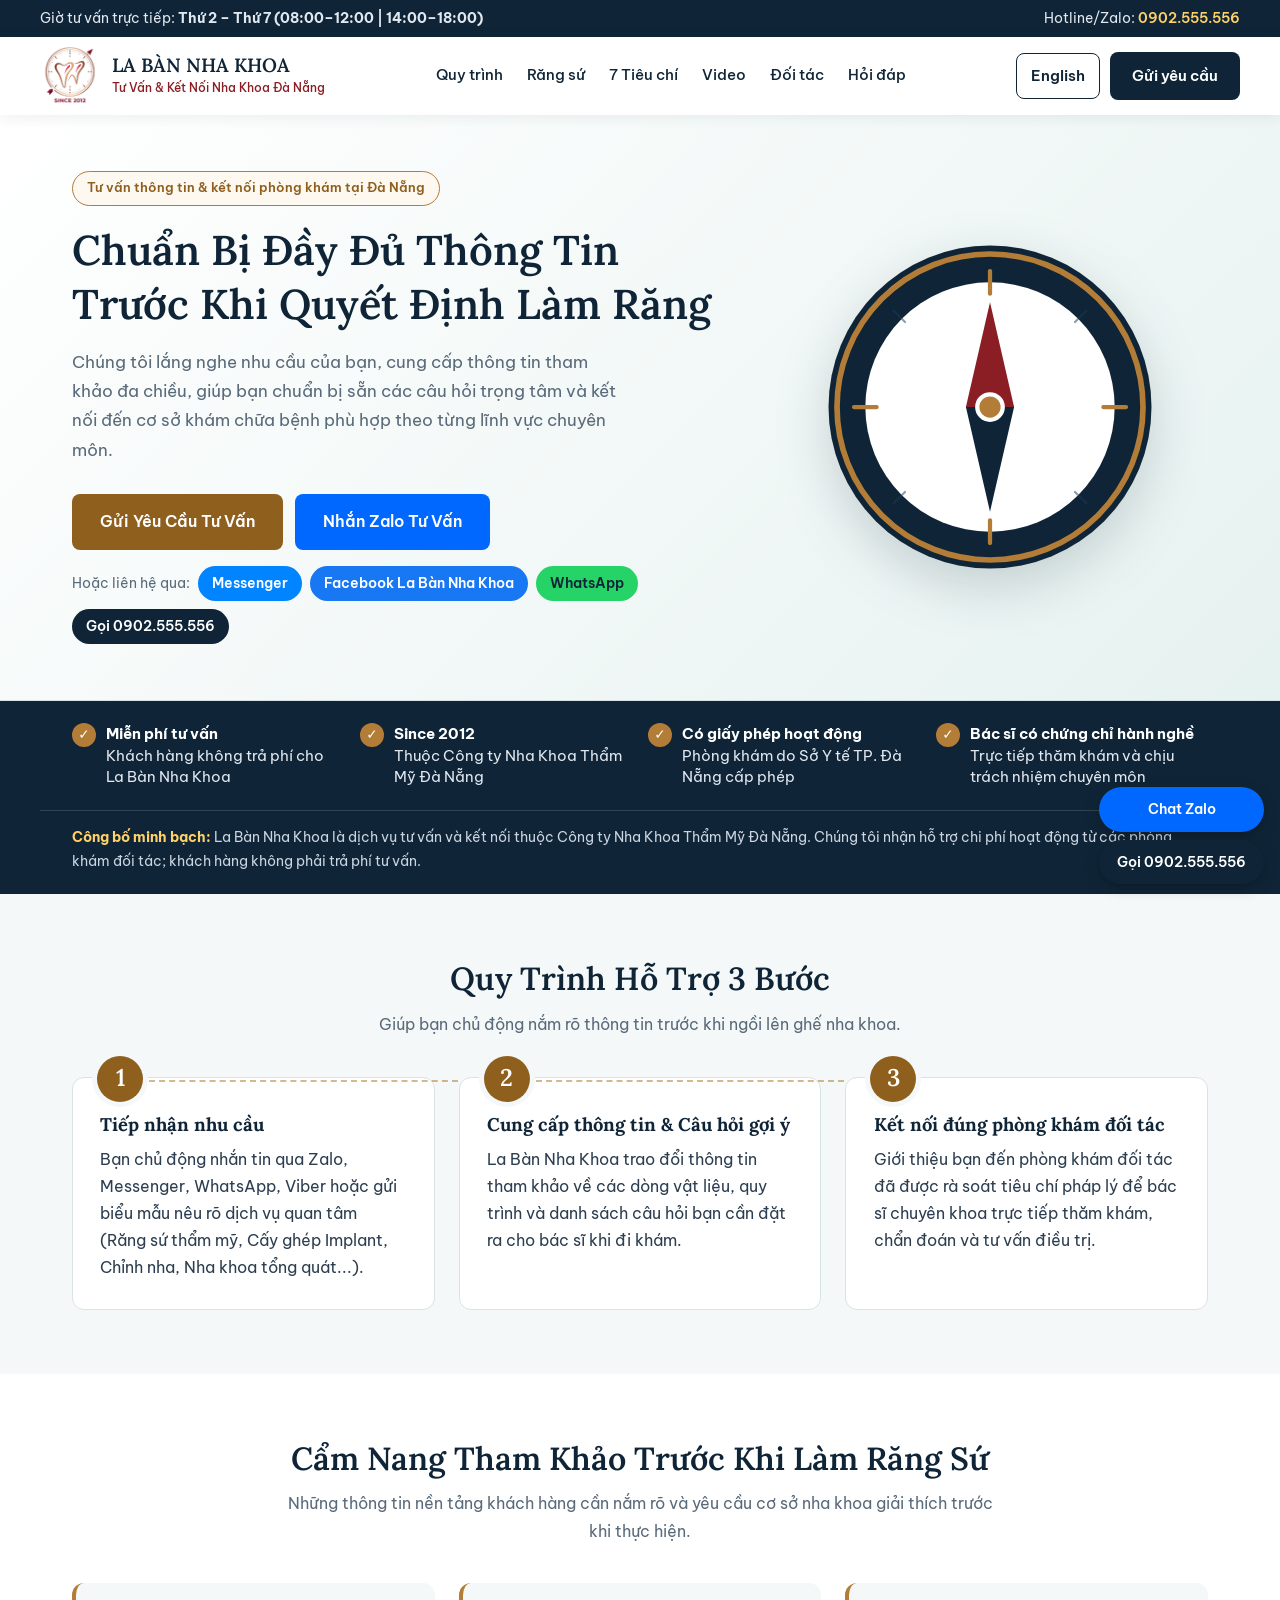
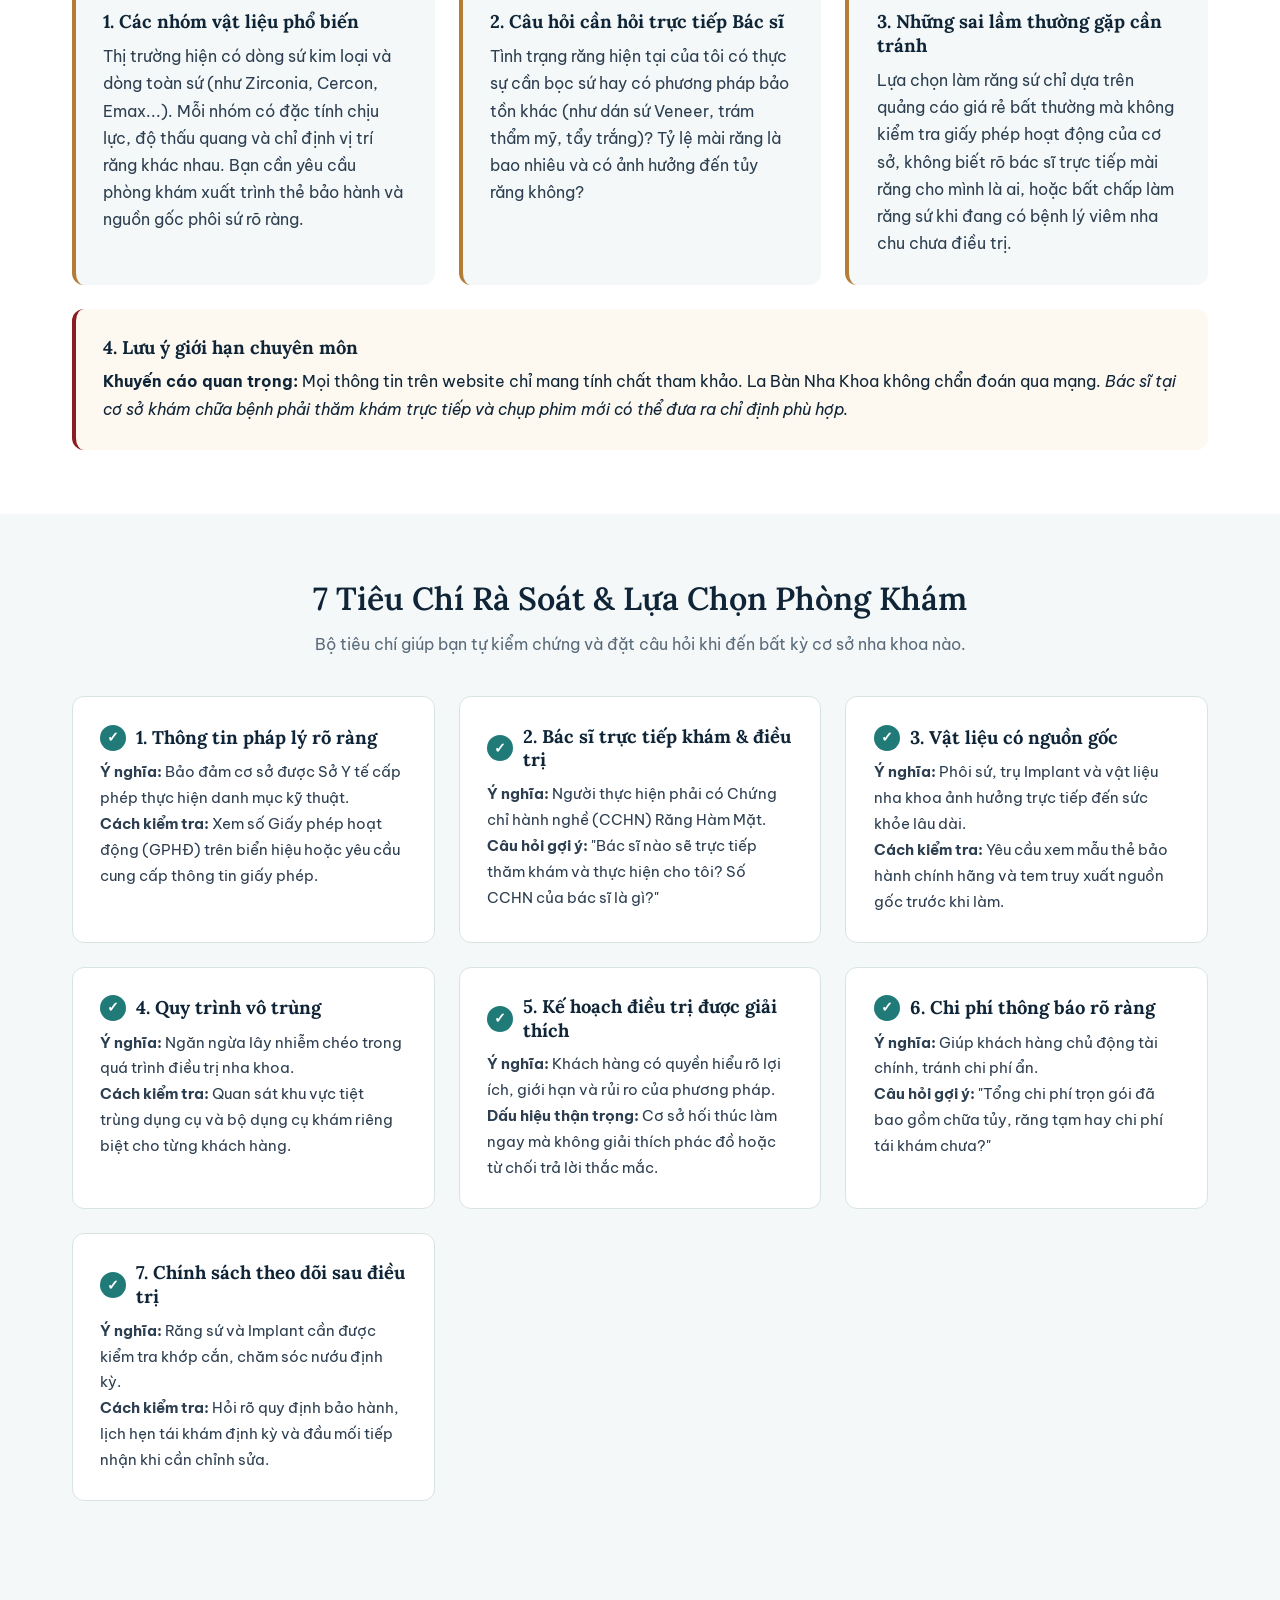
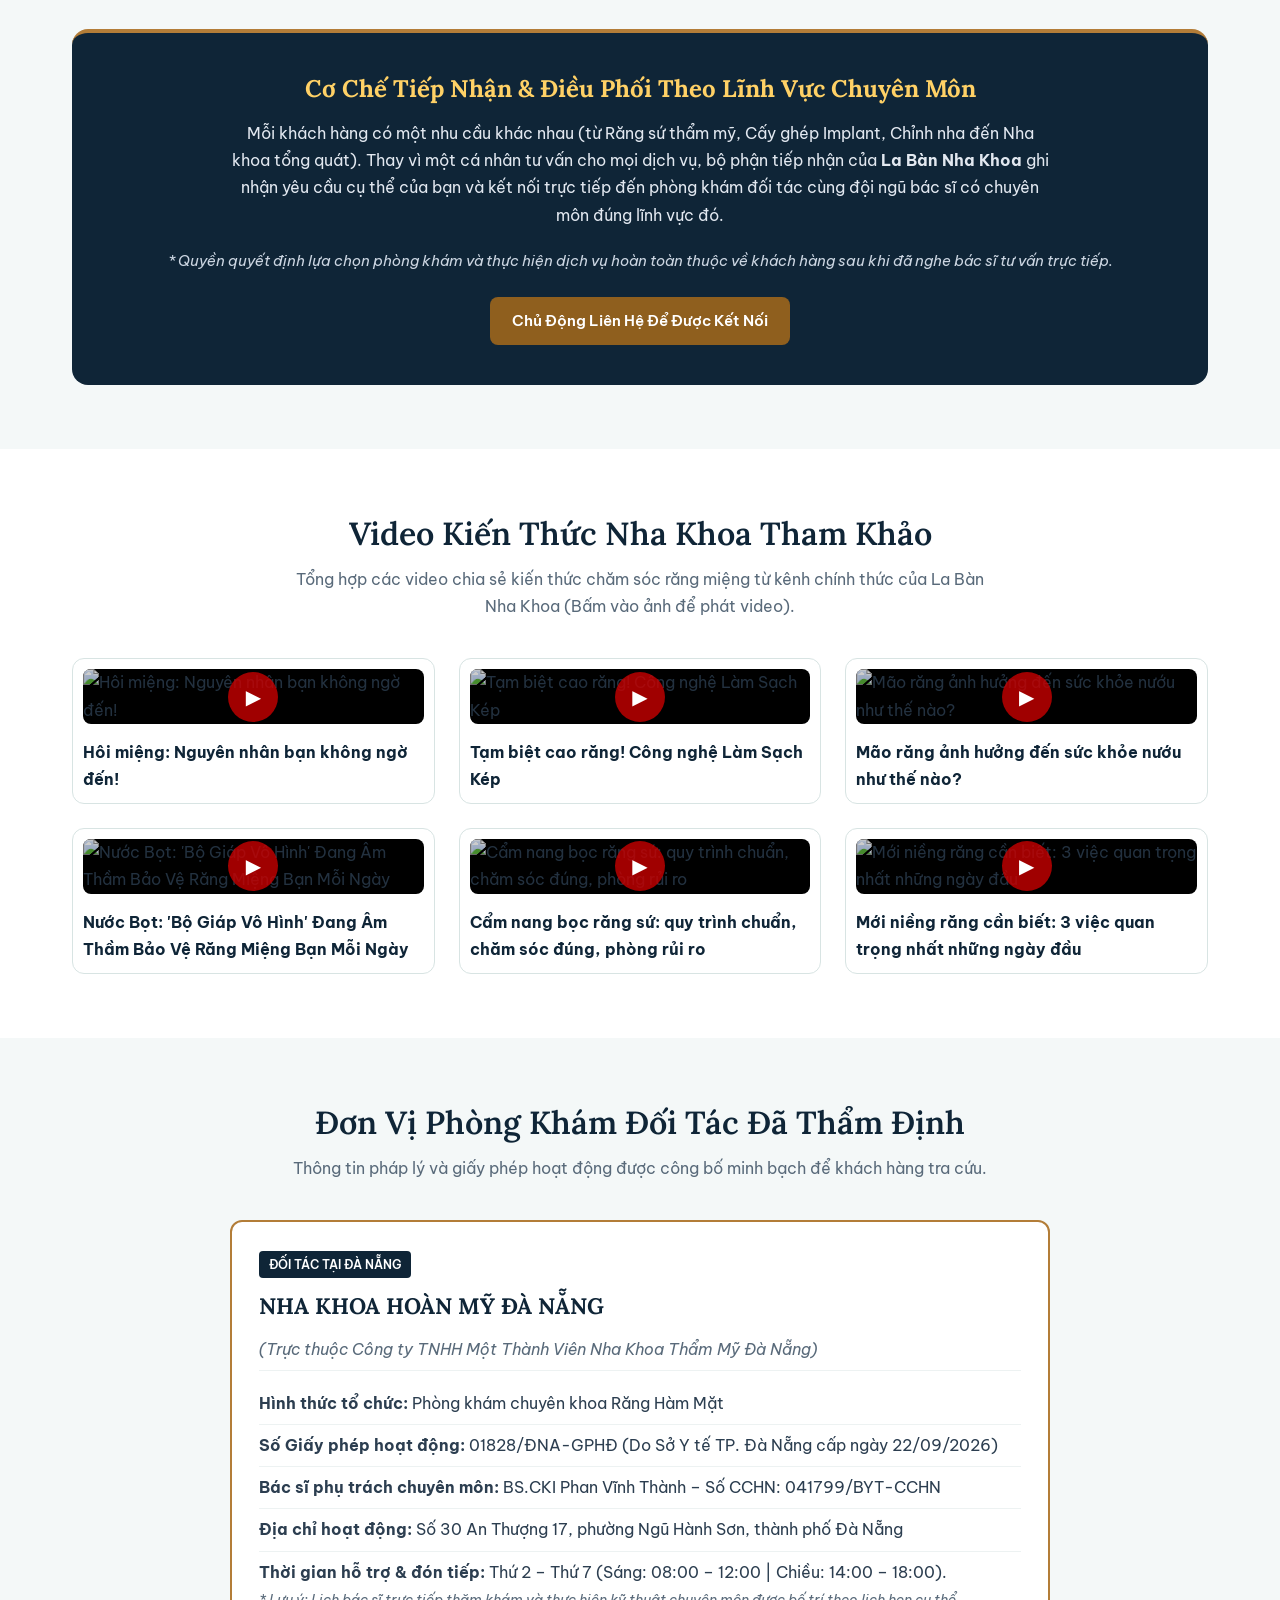
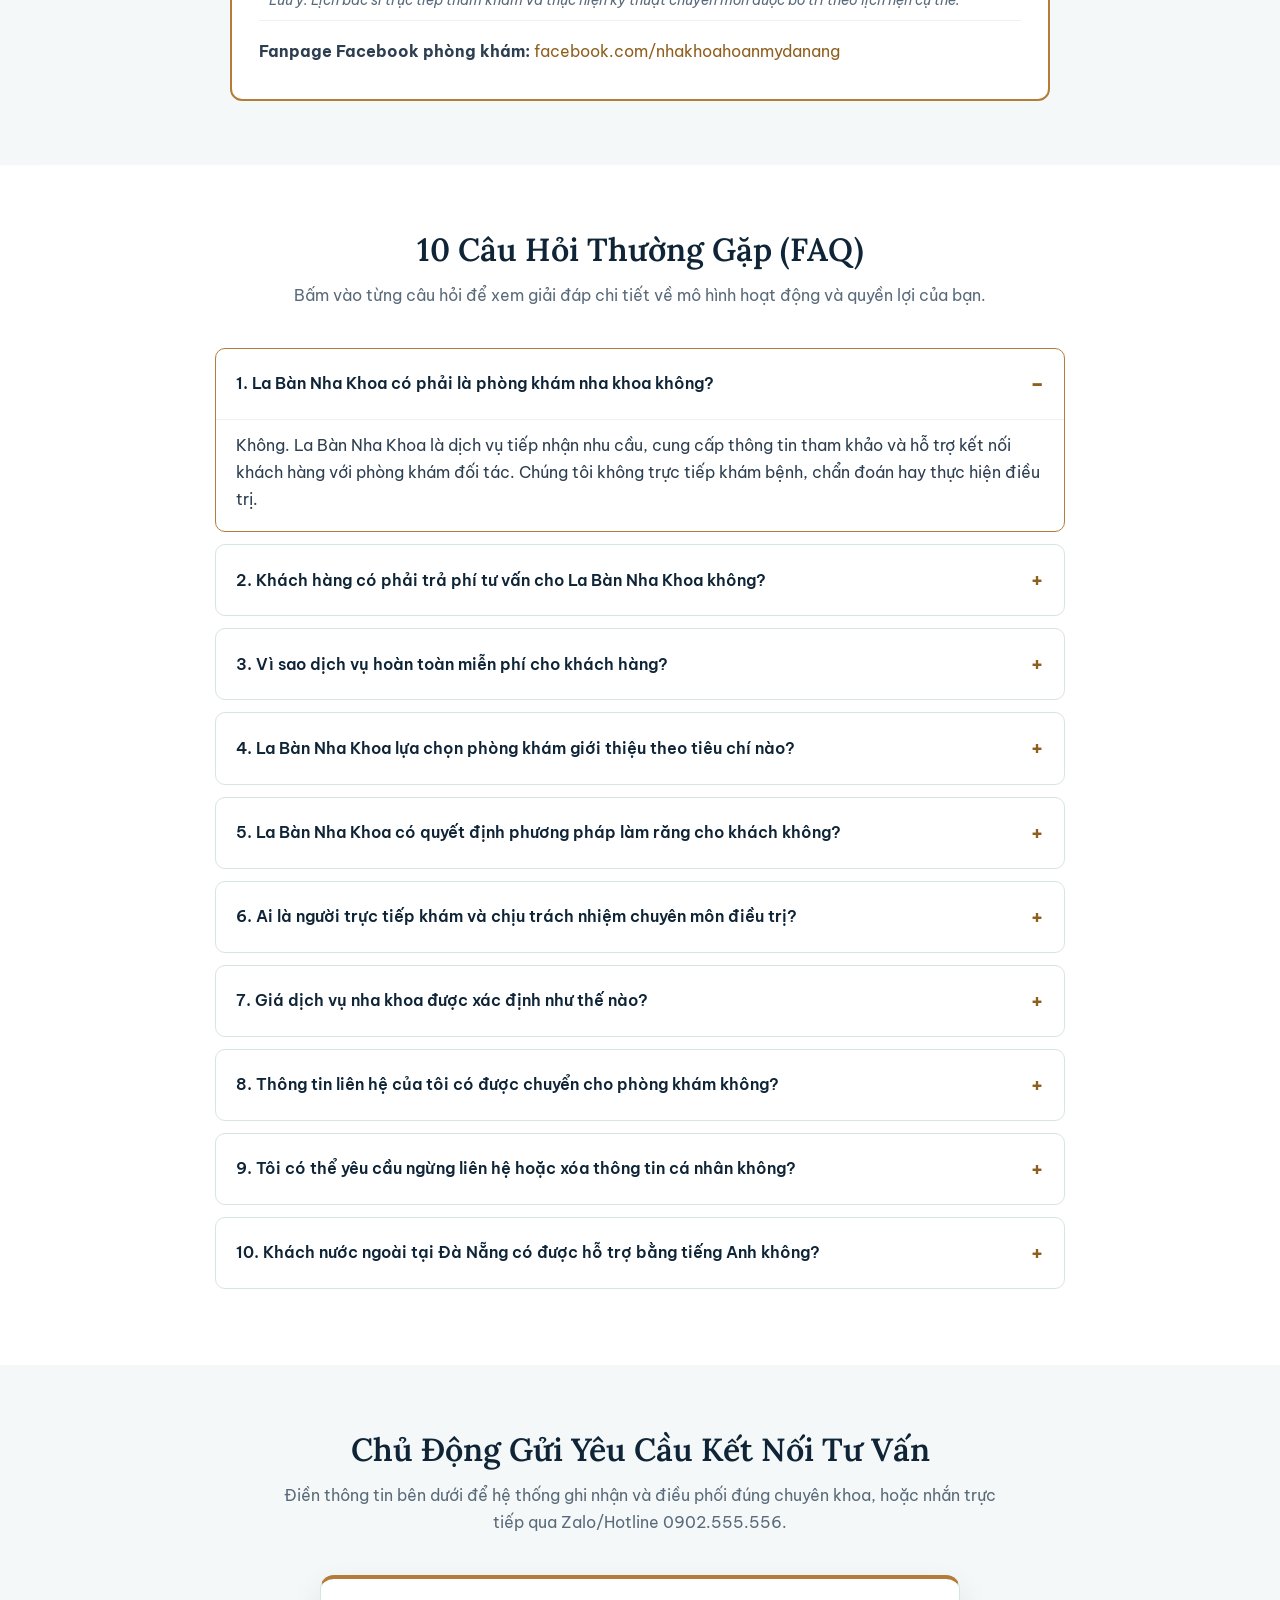
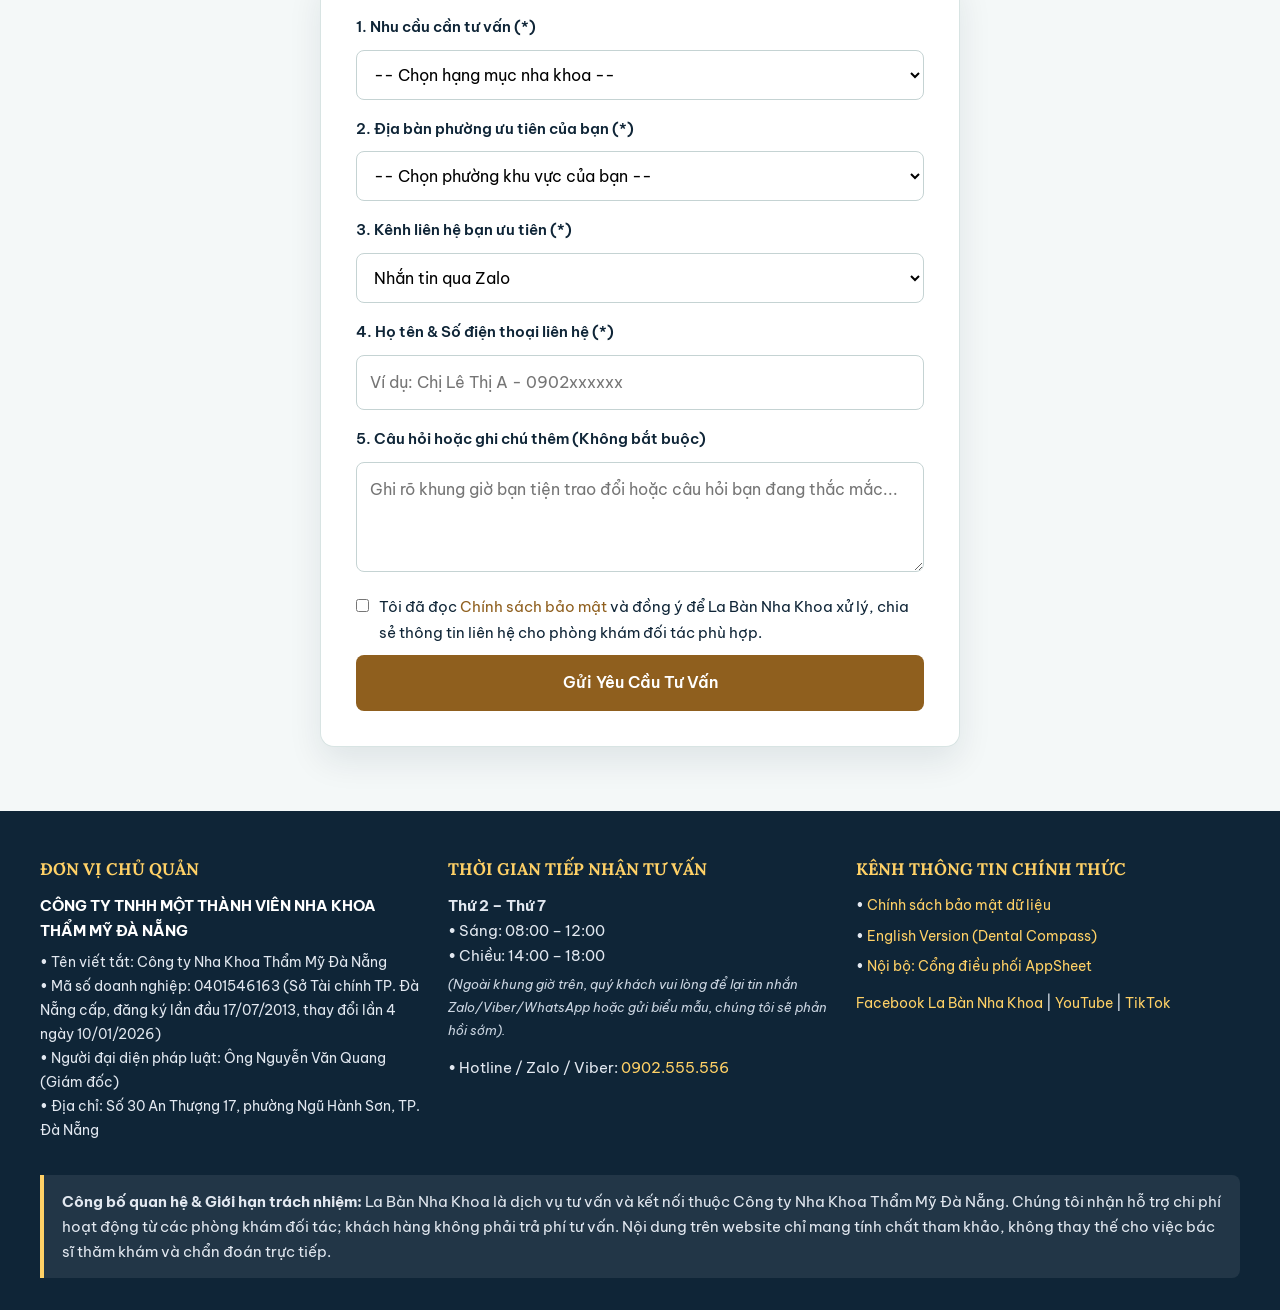
==== index.html @ c5439ce0 "Cập nhật giao diện và form kết nối Google Sheets v0.2.0" ====
<!DOCTYPE html>
<html lang="vi">
<head>
    <meta charset="UTF-8">
    <meta name="viewport" content="width=device-width, initial-scale=1.0">
    <title>La Bàn Nha Khoa – Dịch Vụ Tư Vấn & Kết Nối Nha Khoa Đà Nẵng</title>
    <meta name="description" content="La Bàn Nha Khoa cung cấp thông tin tham khảo, hỗ trợ chuẩn bị câu hỏi trước khi làm răng sứ, cấy ghép Implant và kết nối phòng khám đã thẩm định tại Đà Nẵng.">
    <link rel="preconnect" href="https://fonts.googleapis.com">
    <link rel="preconnect" href="https://fonts.gstatic.com" crossorigin>
    <link href="https://fonts.googleapis.com/css2?family=Be+Vietnam+Pro:wght@400;500;600&family=Lora:wght@500;600&display=swap" rel="stylesheet">
    <link rel="stylesheet" href="assets/css/main.css">
</head>
<body>

    <!-- Thanh thông tin cố định trên cùng (Top Bar) -->
    <div class="topbar">
        <div class="topbar-inner">
            <span>Giờ tư vấn trực tiếp: <strong>Thứ 2 – Thứ 7 (08:00–12:00 | 14:00–18:00)</strong></span>
            <span>Hotline/Zalo: <a href="tel:0902555556">0902.555.556</a></span>
        </div>
    </div>

    <!-- 1. Header nền sáng hiển thị nguyên vẹn Logo có chữ SINCE 2012 (Không viền tròn) -->
    <header>
        <div class="header-inner">
            <a href="index.html" class="logo">
                <img src="assets/img/brand/logo-transparent.png" alt="Logo La Bàn Nha Khoa Since 2012">
                <div class="logo-text">
                    <span class="logo-title">LA BÀN NHA KHOA</span>
                    <span class="logo-subtitle">Tư Vấn & Kết Nối Nha Khoa Đà Nẵng</span>
                </div>
            </a>

            <nav class="main-nav">
                <a href="#quy-trinh">Quy trình</a>
                <a href="#kien-thuc">Răng sứ</a>
                <a href="#tieu-chi">7 Tiêu chí</a>
                <a href="#video">Video</a>
                <a href="#doi-tac">Đối tác</a>
                <a href="#faq">Hỏi đáp</a>
            </nav>

            <div class="actions">
                <a href="en/index.html" class="btn btn-outline">English</a>
                <a href="#contact" class="btn btn-secondary">Gửi yêu cầu</a>
            </div>
            <details class="menu-m">
                <summary>Menu</summary>
                <nav>
                    <a href="#quy-trinh">Quy trình</a>
                    <a href="#kien-thuc">Răng sứ</a>
                    <a href="#tieu-chi">7 Tiêu chí</a>
                    <a href="#video">Video</a>
                    <a href="#doi-tac">Đối tác</a>
                    <a href="#faq">Hỏi đáp</a>
                </nav>
            </details>
        </div>
    </header>

    <!-- Hero Section -->
    <div class="hero-wrapper">
        <div class="container hero-grid">
            <div class="hero-copy">
                <span class="hero-badge">Tư vấn thông tin & kết nối phòng khám tại Đà Nẵng</span>
                <h1>Chuẩn Bị Đầy Đủ Thông Tin Trước Khi Quyết Định Làm Răng</h1>
                <p class="lead">Chúng tôi lắng nghe nhu cầu của bạn, cung cấp thông tin tham khảo đa chiều, giúp bạn chuẩn bị sẵn các câu hỏi trọng tâm và kết nối đến cơ sở khám chữa bệnh phù hợp theo từng lĩnh vực chuyên môn.</p>
                <div class="cta-group">
                    <a href="#contact" class="btn btn-main">Gửi Yêu Cầu Tư Vấn</a>
                    <a id="btn-zalo" href="https://zalo.me/0902555556" target="_blank" rel="noopener" class="btn btn-main" style="background-color: #0068FF;">Nhắn Zalo Tư Vấn</a>
                </div>
                <div class="cta-more">
                    <span>Hoặc liên hệ qua:</span>
                    <a id="btn-messenger" href="https://m.me/61595449269266" target="_blank" rel="noopener" class="btn" style="background-color: #0084FF;" title="Nhắn tin Messenger cho La Bàn Nha Khoa">Messenger</a>
                    <a id="btn-fb-page" href="https://www.facebook.com/profile.php?id=61595449269266" target="_blank" rel="noopener" class="btn" style="background-color: #1877F2;">Facebook La Bàn Nha Khoa</a>
                    <a id="btn-wa" href="https://wa.me/84902555556" target="_blank" rel="noopener" class="btn" style="background-color: #25D366; color:#0F2537;">WhatsApp</a>
                    <a id="btn-call" href="tel:0902555556" class="btn btn-secondary">Gọi 0902.555.556</a>
                </div>
            </div>
            <div class="hero-art" aria-hidden="true">
                <svg viewBox="0 0 240 240" fill="none">
                    <circle cx="120" cy="120" r="114" fill="#0F2537"/>
                    <circle cx="120" cy="120" r="108" stroke="#B37D38" stroke-width="4"/>
                    <circle cx="120" cy="120" r="88" fill="#fff"/>
                    <g stroke="#B37D38" stroke-width="3" stroke-linecap="round"><path d="M120 24v16M120 200v16M24 120h16M200 120h16"/></g>
                    <g stroke="#1B3B56" stroke-width="1.5" stroke-linecap="round" opacity=".5"><path d="M52 52l8 8M188 52l-8 8M52 188l8-8M188 188l-8-8"/></g>
                    <path d="M120 46l17 74h-34z" fill="#8B1E24"/>
                    <path d="M120 194l-17-74h34z" fill="#0F2537"/>
                    <circle cx="120" cy="120" r="9" fill="#B37D38" stroke="#fff" stroke-width="3"/>
                </svg>
            </div>
        </div>
    </div>

    <!-- Dải tin cậy + công bố minh bạch -->
    <div class="trust">
        <div class="trust-inner">
            <div class="trust-item"><span><strong>Miễn phí tư vấn</strong>Khách hàng không trả phí cho La Bàn Nha Khoa</span></div>
            <div class="trust-item"><span><strong>Since 2012</strong>Thuộc Công ty Nha Khoa Thẩm Mỹ Đà Nẵng</span></div>
            <div class="trust-item"><span><strong>Có giấy phép hoạt động</strong>Phòng khám do Sở Y tế TP. Đà Nẵng cấp phép</span></div>
            <div class="trust-item"><span><strong>Bác sĩ có chứng chỉ hành nghề</strong>Trực tiếp thăm khám và chịu trách nhiệm chuyên môn</span></div>
        </div>
        <div class="disclaimer">
            <strong>Công bố minh bạch:</strong> La Bàn Nha Khoa là dịch vụ tư vấn và kết nối thuộc Công ty Nha Khoa Thẩm Mỹ Đà Nẵng. Chúng tôi nhận hỗ trợ chi phí hoạt động từ các phòng khám đối tác; khách hàng không phải trả phí tư vấn.
        </div>
    </div>

    <!-- 2. Quy trình 3 bước -->
    <section id="quy-trinh" class="container">
        <h2 class="section-title">Quy Trình Hỗ Trợ 3 Bước</h2>
        <p class="section-subtitle">Giúp bạn chủ động nắm rõ thông tin trước khi ngồi lên ghế nha khoa.</p>
        <div class="grid-3">
            <div class="card">
                <span class="step-badge">BƯỚC 1</span>
                <h3>Tiếp nhận nhu cầu</h3>
                <p>Bạn chủ động nhắn tin qua Zalo, Messenger, WhatsApp, Viber hoặc gửi biểu mẫu nêu rõ dịch vụ quan tâm (Răng sứ thẩm mỹ, Cấy ghép Implant, Chỉnh nha, Nha khoa tổng quát...).</p>
            </div>
            <div class="card">
                <span class="step-badge">BƯỚC 2</span>
                <h3>Cung cấp thông tin & Câu hỏi gợi ý</h3>
                <p>La Bàn Nha Khoa trao đổi thông tin tham khảo về các dòng vật liệu, quy trình và danh sách câu hỏi bạn cần đặt ra cho bác sĩ khi đi khám.</p>
            </div>
            <div class="card">
                <span class="step-badge">BƯỚC 3</span>
                <h3>Kết nối đúng phòng khám đối tác</h3>
                <p>Giới thiệu bạn đến phòng khám đối tác đã được rà soát tiêu chí pháp lý để bác sĩ chuyên khoa trực tiếp thăm khám, chẩn đoán và tư vấn điều trị.</p>
            </div>
        </div>
    </section>

    <!-- 3. Kiến thức Răng sứ thẩm mỹ -->
    <section id="kien-thuc" class="container band">
        <h2 class="section-title">Cẩm Nang Tham Khảo Trước Khi Làm Răng Sứ</h2>
        <p class="section-subtitle">Những thông tin nền tảng khách hàng cần nắm rõ và yêu cầu cơ sở nha khoa giải thích trước khi thực hiện.</p>
        <div class="grid-2">
            <div class="card">
                <h3>1. Các nhóm vật liệu phổ biến</h3>
                <p>Thị trường hiện có dòng sứ kim loại và dòng toàn sứ (như Zirconia, Cercon, Emax...). Mỗi nhóm có đặc tính chịu lực, độ thấu quang và chỉ định vị trí răng khác nhau. Bạn cần yêu cầu phòng khám xuất trình thẻ bảo hành và nguồn gốc phôi sứ rõ ràng.</p>
            </div>
            <div class="card">
                <h3>2. Câu hỏi cần hỏi trực tiếp Bác sĩ</h3>
                <p>Tình trạng răng hiện tại của tôi có thực sự cần bọc sứ hay có phương pháp bảo tồn khác (như dán sứ Veneer, trám thẩm mỹ, tẩy trắng)? Tỷ lệ mài răng là bao nhiêu và có ảnh hưởng đến tủy răng không?</p>
            </div>
            <div class="card">
                <h3>3. Những sai lầm thường gặp cần tránh</h3>
                <p>Lựa chọn làm răng sứ chỉ dựa trên quảng cáo giá rẻ bất thường mà không kiểm tra giấy phép hoạt động của cơ sở, không biết rõ bác sĩ trực tiếp mài răng cho mình là ai, hoặc bất chấp làm răng sứ khi đang có bệnh lý viêm nha chu chưa điều trị.</p>
            </div>
            <div class="card callout">
                <h3>4. Lưu ý giới hạn chuyên môn</h3>
                <p><strong>Khuyến cáo quan trọng:</strong> Mọi thông tin trên website chỉ mang tính chất tham khảo. La Bàn Nha Khoa không chẩn đoán qua mạng. <em>Bác sĩ tại cơ sở khám chữa bệnh phải thăm khám trực tiếp và chụp phim mới có thể đưa ra chỉ định phù hợp.</em></p>
            </div>
        </div>
    </section>

    <!-- 4. 7 Tiêu chí lựa chọn phòng khám -->
    <section id="tieu-chi" class="container">
        <h2 class="section-title">7 Tiêu Chí Rà Soát & Lựa Chọn Phòng Khám</h2>
        <p class="section-subtitle">Bộ tiêu chí giúp bạn tự kiểm chứng và đặt câu hỏi khi đến bất kỳ cơ sở nha khoa nào.</p>
        <div class="grid-3">
            <div class="card">
                <h3>1. Thông tin pháp lý rõ ràng</h3>
                <p><strong>Ý nghĩa:</strong> Bảo đảm cơ sở được Sở Y tế cấp phép thực hiện danh mục kỹ thuật.<br>
                <strong>Cách kiểm tra:</strong> Xem số Giấy phép hoạt động (GPHĐ) trên biển hiệu hoặc yêu cầu cung cấp thông tin giấy phép.</p>
            </div>
            <div class="card">
                <h3>2. Bác sĩ trực tiếp khám & điều trị</h3>
                <p><strong>Ý nghĩa:</strong> Người thực hiện phải có Chứng chỉ hành nghề (CCHN) Răng Hàm Mặt.<br>
                <strong>Câu hỏi gợi ý:</strong> "Bác sĩ nào sẽ trực tiếp thăm khám và thực hiện cho tôi? Số CCHN của bác sĩ là gì?"</p>
            </div>
            <div class="card">
                <h3>3. Vật liệu có nguồn gốc</h3>
                <p><strong>Ý nghĩa:</strong> Phôi sứ, trụ Implant và vật liệu nha khoa ảnh hưởng trực tiếp đến sức khỏe lâu dài.<br>
                <strong>Cách kiểm tra:</strong> Yêu cầu xem mẫu thẻ bảo hành chính hãng và tem truy xuất nguồn gốc trước khi làm.</p>
            </div>
            <div class="card">
                <h3>4. Quy trình vô trùng</h3>
                <p><strong>Ý nghĩa:</strong> Ngăn ngừa lây nhiễm chéo trong quá trình điều trị nha khoa.<br>
                <strong>Cách kiểm tra:</strong> Quan sát khu vực tiệt trùng dụng cụ và bộ dụng cụ khám riêng biệt cho từng khách hàng.</p>
            </div>
            <div class="card">
                <h3>5. Kế hoạch điều trị được giải thích</h3>
                <p><strong>Ý nghĩa:</strong> Khách hàng có quyền hiểu rõ lợi ích, giới hạn và rủi ro của phương pháp.<br>
                <strong>Dấu hiệu thận trọng:</strong> Cơ sở hối thúc làm ngay mà không giải thích phác đồ hoặc từ chối trả lời thắc mắc.</p>
            </div>
            <div class="card">
                <h3>6. Chi phí thông báo rõ ràng</h3>
                <p><strong>Ý nghĩa:</strong> Giúp khách hàng chủ động tài chính, tránh chi phí ẩn.<br>
                <strong>Câu hỏi gợi ý:</strong> "Tổng chi phí trọn gói đã bao gồm chữa tủy, răng tạm hay chi phí tái khám chưa?"</p>
            </div>
            <div class="card">
                <h3>7. Chính sách theo dõi sau điều trị</h3>
                <p><strong>Ý nghĩa:</strong> Răng sứ và Implant cần được kiểm tra khớp cắn, chăm sóc nướu định kỳ.<br>
                <strong>Cách kiểm tra:</strong> Hỏi rõ quy định bảo hành, lịch hẹn tái khám định kỳ và đầu mối tiếp nhận khi cần chỉnh sửa.</p>
            </div>
        </div>
    </section>

    <!-- 5. Cơ chế điều phối & kết nối chuyên môn -->
    <section class="container">
        <div class="card" style="background-color: var(--navy); color: #fff; border-top: 4px solid var(--gold); text-align: center; padding: 2.5rem;">
            <h2 style="color: #FFD166; margin-bottom: 1rem;">Cơ Chế Tiếp Nhận & Điều Phối Theo Lĩnh Vực Chuyên Môn</h2>
            <p style="max-width: 820px; margin: 0 auto 1.2rem auto; color: #E2E8F0;">
                Mỗi khách hàng có một nhu cầu khác nhau (từ Răng sứ thẩm mỹ, Cấy ghép Implant, Chỉnh nha đến Nha khoa tổng quát). Thay vì một cá nhân tư vấn cho mọi dịch vụ, bộ phận tiếp nhận của <strong>La Bàn Nha Khoa</strong> ghi nhận yêu cầu cụ thể của bạn và kết nối trực tiếp đến phòng khám đối tác cùng đội ngũ bác sĩ có chuyên môn đúng lĩnh vực đó.
            </p>
            <p style="font-size: 0.92rem; color: #CBD5E1; margin-bottom: 1.5rem;">
                <em>* Quyền quyết định lựa chọn phòng khám và thực hiện dịch vụ hoàn toàn thuộc về khách hàng sau khi đã nghe bác sĩ tư vấn trực tiếp.</em>
            </p>
            <a href="#contact" class="btn">Chủ Động Liên Hệ Để Được Kết Nối</a>
        </div>
    </section>

    <!-- 6. Video kiến thức -->
    <section id="video" class="container band">
        <h2 class="section-title">Video Kiến Thức Nha Khoa Tham Khảo</h2>
        <p class="section-subtitle">Tổng hợp các video chia sẻ kiến thức chăm sóc răng miệng từ kênh chính thức của La Bàn Nha Khoa (Bấm vào ảnh để phát video).</p>
        
        <div class="grid-3" id="video-gallery">
            <div class="video-card">
                <div class="video-thumb-wrapper" onclick="playYoutube(this, 'yc0nbEJTDow')">
                    <img src="https://i.ytimg.com/vi/yc0nbEJTDow/hqdefault.jpg" alt="Hôi miệng: Nguyên nhân bạn không ngờ đến!" loading="lazy">
                    <span class="play-btn-overlay">▶ Phát Video</span>
                </div>
                <div class="video-info">
                    <h4>Hôi miệng: Nguyên nhân bạn không ngờ đến!</h4>
                </div>
            </div>
            <div class="video-card">
                <div class="video-thumb-wrapper" onclick="playYoutube(this, 'iq4NSv43WOU')">
                    <img src="https://i.ytimg.com/vi/iq4NSv43WOU/hqdefault.jpg" alt="Tạm biệt cao răng! Công nghệ Làm Sạch Kép" loading="lazy">
                    <span class="play-btn-overlay">▶ Phát Video</span>
                </div>
                <div class="video-info">
                    <h4>Tạm biệt cao răng! Tìm hiểu quy trình lấy cao răng</h4>
                </div>
            </div>
            <div class="video-card">
                <div class="video-thumb-wrapper" onclick="playYoutube(this, 'tZ_mZAGN3Kc')">
                    <img src="https://i.ytimg.com/vi/tZ_mZAGN3Kc/hqdefault.jpg" alt="Mão răng ảnh hưởng đến sức khỏe nướu như thế nào?" loading="lazy">
                    <span class="play-btn-overlay">▶ Phát Video</span>
                </div>
                <div class="video-info">
                    <h4>Mão răng ảnh hưởng đến sức khỏe nướu như thế nào?</h4>
                </div>
            </div>
            <div class="video-card">
                <div class="video-thumb-wrapper" onclick="playYoutube(this, 'GdUEGsgPkAo')">
                    <img src="https://i.ytimg.com/vi/GdUEGsgPkAo/hqdefault.jpg" alt="Nước Bọt: Bộ Giáp Vô Hình Bảo Vệ Răng Miệng" loading="lazy">
                    <span class="play-btn-overlay">▶ Phát Video</span>
                </div>
                <div class="video-info">
                    <h4>Nước Bọt: 'Bộ Giáp Vô Hình' Bảo Vệ Răng Miệng Mỗi Ngày</h4>
                </div>
            </div>
            <div class="video-card">
                <div class="video-thumb-wrapper" onclick="playYoutube(this, 'YN8DPAMBgwc')">
                    <img src="https://i.ytimg.com/vi/YN8DPAMBgwc/hqdefault.jpg" alt="Cẩm nang bọc răng sứ: quy trình chuẩn, chăm sóc đúng, phòng rủi ro" loading="lazy">
                    <span class="play-btn-overlay">▶ Phát Video</span>
                </div>
                <div class="video-info">
                    <h4>Cẩm nang bọc răng sứ: Quy trình, chăm sóc đúng, phòng rủi ro</h4>
                </div>
            </div>
            <div class="video-card">
                <div class="video-thumb-wrapper" onclick="playYoutube(this, 'U0fm8xtrqNE')">
                    <img src="https://i.ytimg.com/vi/U0fm8xtrqNE/hqdefault.jpg" alt="Mới niềng răng cần biết: 3 việc quan trọng những ngày đầu" loading="lazy">
                    <span class="play-btn-overlay">▶ Phát Video</span>
                </div>
                <div class="video-info">
                    <h4>Mới niềng răng cần biết: 3 việc quan trọng những ngày đầu</h4>
                </div>
            </div>
        </div>
    </section>

    <!-- 7. Phòng khám đối tác -->
    <section id="doi-tac" class="container">
        <h2 class="section-title">Đơn Vị Phòng Khám Đối Tác Đã Thẩm Định</h2>
        <p class="section-subtitle">Thông tin pháp lý và giấy phép hoạt động được công bố minh bạch để khách hàng tra cứu.</p>
        <div class="card" style="border: 2px solid var(--gold); max-width: 820px; margin: auto;">
            <span class="step-badge" style="background-color: var(--navy);">ĐỐI TÁC TẠI ĐÀ NẴNG</span>
            <h3 style="color: var(--navy); font-size: 1.4rem; margin-top: 5px;">NHA KHOA HOÀN MỸ ĐÀ NẴNG</h3>
            <p style="margin-bottom: 12px; font-style: italic; color: var(--text-muted);">(Trực thuộc Công ty TNHH Một Thành Viên Nha Khoa Thẩm Mỹ Đà Nẵng)</p>
            <p><strong>Hình thức tổ chức:</strong> Phòng khám chuyên khoa Răng Hàm Mặt</p>
            <p><strong>Số Giấy phép hoạt động:</strong> 01828/ĐNA-GPHĐ (Do Sở Y tế TP. Đà Nẵng cấp ngày 22/09/2026)</p>
            <p><strong>Bác sĩ phụ trách chuyên môn:</strong> BS.CKI Phan Vĩnh Thành – Số CCHN: 041799/BYT-CCHN</p>
            <p><strong>Địa chỉ hoạt động:</strong> Số 30 An Thượng 17, phường Ngũ Hành Sơn, thành phố Đà Nẵng</p>
            <p><strong>Thời gian hỗ trợ & đón tiếp:</strong> Thứ 2 – Thứ 7 (Sáng: 08:00 – 12:00 | Chiều: 14:00 – 18:00).<br>
            <span style="font-size: 0.9rem; color: var(--text-muted);"><em>* Lưu ý: Lịch bác sĩ trực tiếp thăm khám và thực hiện kỹ thuật chuyên môn được bố trí theo lịch hẹn cụ thể.</em></span></p>
            <p style="margin-top: 10px;"><strong>Fanpage Facebook phòng khám:</strong> <a href="https://www.facebook.com/nhakhoahoanmydanang/" target="_blank" rel="noopener">facebook.com/nhakhoahoanmydanang</a></p>
        </div>
    </section>

    <!-- 8. Câu hỏi thường gặp (10 câu FAQ) -->
    <section id="faq" class="container band">
        <h2 class="section-title">10 Câu Hỏi Thường Gặp (FAQ)</h2>
        <p class="section-subtitle">Bấm vào từng câu hỏi để xem giải đáp chi tiết về mô hình hoạt động và quyền lợi của bạn.</p>
        <div class="faq-list">
            <details class="faq-item" open>
                <summary>1. La Bàn Nha Khoa có phải là phòng khám nha khoa không?</summary>
                <div class="faq-content">Không. La Bàn Nha Khoa là dịch vụ tiếp nhận nhu cầu, cung cấp thông tin tham khảo và hỗ trợ kết nối khách hàng với phòng khám đối tác. Chúng tôi không trực tiếp khám bệnh, chẩn đoán hay thực hiện điều trị.</div>
            </details>
            <details class="faq-item">
                <summary>2. Khách hàng có phải trả phí tư vấn cho La Bàn Nha Khoa không?</summary>
                <div class="faq-content">Hoàn toàn không. Khách hàng được hỗ trợ thông tin và kết nối miễn phí.</div>
            </details>
            <details class="faq-item">
                <summary>3. Vì sao dịch vụ hoàn toàn miễn phí cho khách hàng?</summary>
                <div class="faq-content">La Bàn Nha Khoa trực thuộc Công ty Nha Khoa Thẩm Mỹ Đà Nẵng và nhận hỗ trợ chi phí duy trì hoạt động từ các phòng khám đối tác trong hệ thống kết nối.</div>
            </details>
            <details class="faq-item">
                <summary>4. La Bàn Nha Khoa lựa chọn phòng khám giới thiệu theo tiêu chí nào?</summary>
                <div class="faq-content">Chúng tôi rà soát dựa trên 7 tiêu chí công khai: Có giấy phép hoạt động của Sở Y tế, bác sĩ có chứng chỉ hành nghề, vật liệu rõ nguồn gốc, quy trình vô trùng, giải thích rõ kế hoạch điều trị, minh bạch chi phí và có chính sách theo dõi sau điều trị.</div>
            </details>
            <details class="faq-item">
                <summary>5. La Bàn Nha Khoa có quyết định phương pháp làm răng cho khách không?</summary>
                <div class="faq-content">Không. Chúng tôi chỉ cung cấp thông tin khái quát để bạn chuẩn bị câu hỏi. Việc khám, chụp phim và chỉ định phương pháp điều trị thuộc thẩm quyền của bác sĩ tại phòng khám.</div>
            </details>
            <details class="faq-item">
                <summary>6. Ai là người trực tiếp khám và chịu trách nhiệm chuyên môn điều trị?</summary>
                <div class="faq-content">Bác sĩ có chứng chỉ hành nghề tại cơ sở khám bệnh, chữa bệnh đối tác là người trực tiếp thăm khám, tư vấn phác đồ và chịu trách nhiệm chuyên môn.</div>
            </details>
            <details class="faq-item">
                <summary>7. Giá dịch vụ nha khoa được xác định như thế nào?</summary>
                <div class="faq-content">Chi phí cụ thể phụ thuộc vào tình trạng răng miệng thực tế và dòng vật liệu bạn lựa chọn. Phòng khám đối tác có trách nhiệm báo giá chi tiết và được sự đồng ý của bạn trước khi thực hiện.</div>
            </details>
            <details class="faq-item">
                <summary>8. Thông tin liên hệ của tôi có được chuyển cho phòng khám không?</summary>
                <div class="faq-content">Chúng tôi chỉ chuyển thông tin liên hệ và nhu cầu cơ bản của bạn cho phòng khám đối tác phù hợp sau khi bạn đã chủ động đánh dấu đồng ý hoặc xác nhận qua tin nhắn/điện thoại.</div>
            </details>
            <details class="faq-item">
                <summary>9. Tôi có thể yêu cầu ngừng liên hệ hoặc xóa thông tin cá nhân không?</summary>
                <div class="faq-content">Có. Bất cứ lúc nào bạn cũng có thể nhắn qua Zalo/Hotline 0902.555.556 để yêu cầu cập nhật, ngừng liên hệ hoặc xóa toàn bộ thông tin đã gửi.</div>
            </details>
            <details class="faq-item">
                <summary>10. Khách nước ngoài tại Đà Nẵng có được hỗ trợ bằng tiếng Anh không?</summary>
                <div class="faq-content">Có. Bạn có thể chuyển sang giao diện tiếng Anh (nút English ở đầu trang) và nhắn tin trực tiếp qua WhatsApp (+84 902 555 556) để được hỗ trợ bằng tiếng Anh.</div>
            </details>
        </div>
    </section>

    <!-- 9. Biểu mẫu yêu cầu tư vấn (Đã kết nối trực tiếp với assets/js/form.js) -->
    <section id="contact" class="container">
        <h2 class="section-title">Chủ Động Gửi Yêu Cầu Kết Nối Tư Vấn</h2>
        <p class="section-subtitle">Điền thông tin bên dưới để hệ thống ghi nhận và điều phối đúng chuyên khoa, hoặc nhắn trực tiếp qua Zalo/Hotline 0902.555.556.</p>
        
        <form class="contact-form" id="consult-form">
            <!-- 1. Nhu cầu -->
            <label for="need">1. Nhu cầu cần tư vấn (*)</label>
            <select id="need" name="need" required>
                <option value="">-- Chọn hạng mục nha khoa --</option>
                <option value="Răng sứ thẩm mỹ">Răng sứ thẩm mỹ</option>
                <option value="Cấy ghép Implant">Cấy ghép Implant</option>
                <option value="Niềng răng / Chỉnh nha">Niềng răng / Chỉnh nha</option>
                <option value="Nha khoa tổng quát">Nha khoa tổng quát</option>
                <option value="Hạng mục khác">Hạng mục khác (Ghi rõ ở phần ghi chú)</option>
            </select>

            <!-- 2. Địa bàn 23 Phường -->
            <label for="area">2. Địa bàn phường ưu tiên của bạn (*)</label>
            <select id="area" name="area" required>
                <option value="">-- Chọn phường khu vực của bạn --</option>
                <optgroup label="12 Phường ưu tiên (Khu vực Đà Nẵng cũ)">
                    <option value="1. Hải Châu">1. Phường Hải Châu</option>
                    <option value="2. Hòa Cường">2. Phường Hòa Cường</option>
                    <option value="3. Thanh Khê">3. Phường Thanh Khê</option>
                    <option value="4. An Khê">4. Phường An Khê</option>
                    <option value="5. An Hải">5. Phường An Hải</option>
                    <option value="6. Sơn Trà">6. Phường Sơn Trà</option>
                    <option value="7. Ngũ Hành Sơn">7. Phường Ngũ Hành Sơn</option>
                    <option value="8. Hòa Khánh">8. Phường Hòa Khánh</option>
                    <option value="9. Hải Vân">9. Phường Hải Vân</option>
                    <option value="10. Liên Chiểu">10. Phường Liên Chiểu</option>
                    <option value="11. Cẩm Lệ">11. Phường Cẩm Lệ</option>
                    <option value="12. Hòa Xuân">12. Phường Hòa Xuân</option>
                </optgroup>
                <optgroup label="11 Phường mở rộng (Khu vực Quảng Nam cũ)">
                    <option value="13. Tam Kỳ">13. Phường Tam Kỳ</option>
                    <option value="14. Quảng Phú">14. Phường Quảng Phú</option>
                    <option value="15. Hương Trà">15. Phường Hương Trà</option>
                    <option value="16. Bàn Thạch">16. Phường Bàn Thạch</option>
                    <option value="17. Điện Bàn">17. Phường Điện Bàn</option>
                    <option value="18. Điện Bàn Đông">18. Phường Điện Bàn Đông</option>
                    <option value="19. An Thắng">19. Phường An Thắng</option>
                    <option value="20. Điện Bàn Bắc">20. Phường Điện Bàn Bắc</option>
                    <option value="21. Hội An">21. Phường Hội An</option>
                    <option value="22. Hội An Đông">22. Phường Hội An Đông</option>
                    <option value="23. Hội An Tây">23. Phường Hội An Tây</option>
                </optgroup>
                <optgroup label="Khác">
                    <option value="Khu vực khác / Khách du lịch">Khu vực khác / Khách du lịch</option>
                </optgroup>
            </select>

            <!-- 3. Kênh liên hệ ưu tiên -->
            <label for="contact_method">3. Kênh liên hệ bạn ưu tiên (*)</label>
            <select id="contact_method" name="contact_method" required onchange="toggleOtherContact(this.value)">
                <option value="Zalo">Nhắn tin qua Zalo</option>
                <option value="Điện thoại">Gọi điện thoại trực tiếp</option>
                <option value="WhatsApp">Nhắn qua WhatsApp</option>
                <option value="Viber">Nhắn qua Viber</option>
                <option value="Email">Nhận thông tin qua Email</option>
                <option value="Messenger">Nhắn qua Facebook Messenger</option>
                <option value="Khác">Kênh liên hệ khác (Tự điền bên dưới)</option>
            </select>

            <!-- Ô tự động xuất hiện khi khách chọn Email, Viber hoặc Kênh khác -->
            <div id="other-contact-box" class="dynamic-field">
                <label for="other_contact_detail" id="other-contact-label">Nhập thông tin kênh liên hệ bổ sung (*)</label>
                <input type="text" id="other_contact_detail" name="other_contact_detail" placeholder="Nhập địa chỉ Email, số Viber hoặc tên kênh liên hệ của bạn...">
            </div>

            <!-- Thông tin chính -->
            <label for="phone">4. Họ tên & Số điện thoại liên hệ (*)</label>
            <input type="text" id="phone" name="phone" placeholder="Ví dụ: Chị Lê Thị A - 0902xxxxxx" required maxlength="120">

            <label for="note">5. Câu hỏi hoặc ghi chú thêm (Không bắt buộc)</label>
            <textarea id="note" name="note" rows="3" placeholder="Ghi rõ khung giờ bạn tiện trao đổi hoặc câu hỏi bạn đang thắc mắc..." maxlength="500"></textarea>

            <!-- Trường ẩn phục vụ đo lường UTM & Ngôn ngữ -->
            <input type="hidden" id="lang" name="lang" value="vi">
            <input type="hidden" id="source_url" name="source_url" value="">
            <input type="hidden" id="utm_source" name="utm_source" value="">
            <input type="hidden" id="utm_medium" name="utm_medium" value="">
            <input type="hidden" id="utm_campaign" name="utm_campaign" value="">
            <input type="hidden" id="utm_content" name="utm_content" value="">
            <input type="hidden" id="utm_term" name="utm_term" value="">
            <input type="text" name="honeypot" style="display:none" tabindex="-1" autocomplete="off">

            <div class="checkbox-group">
                <input type="checkbox" id="privacy-agree" required>
                <label for="privacy-agree" style="font-weight: normal;">Tôi đã đọc <a href="privacy.html" target="_blank">Chính sách bảo mật</a> và đồng ý để La Bàn Nha Khoa xử lý, chia sẻ thông tin liên hệ cho phòng khám đối tác phù hợp.</label>
            </div>

            <button type="submit" class="btn">Gửi Yêu Cầu Tư Vấn</button>
            <div id="form-status" role="status" aria-live="polite" style="display:none; margin-top: 10px; padding: 12px; border-radius: 6px; font-weight: 600;"></div>
        </form>
    </section>

    <!-- 10. Footer -->
    <footer>
        <div class="container" style="padding: 0;">
            <div class="grid-3">
                <div>
                    <h3>ĐƠN VỊ CHỦ QUẢN</h3>
                    <p style="font-size: 0.92rem; font-weight: bold; color: #fff;">CÔNG TY TNHH MỘT THÀNH VIÊN NHA KHOA THẨM MỸ ĐÀ NẴNG</p>
                    <p style="font-size: 0.88rem; margin-top: 8px;">• Tên viết tắt: Công ty Nha Khoa Thẩm Mỹ Đà Nẵng</p>
                    <p style="font-size: 0.88rem;">• Mã số doanh nghiệp: 0401546163 (Sở Tài chính TP. Đà Nẵng cấp, đăng ký lần đầu 17/07/2013, thay đổi lần 4 ngày 10/01/2026)</p>
                    <p style="font-size: 0.88rem;">• Người đại diện pháp luật: Ông Nguyễn Văn Quang (Giám đốc)</p>
                    <p style="font-size: 0.88rem;">• Địa chỉ: Số 30 An Thượng 17, phường Ngũ Hành Sơn, TP. Đà Nẵng</p>
                </div>
                <div>
                    <h3>THỜI GIAN TIẾP NHẬN TƯ VẤN</h3>
                    <p style="font-size: 0.92rem;"><strong>Thứ 2 – Thứ 7</strong><br>• Sáng: 08:00 – 12:00<br>• Chiều: 14:00 – 18:00</p>
                    <p style="font-size: 0.84rem; font-style: italic; margin-top: 6px; color: #CBD5E1;">(Ngoài khung giờ trên, quý khách vui lòng để lại tin nhắn Zalo/Viber/WhatsApp hoặc gửi biểu mẫu, chúng tôi sẽ phản hồi sớm).</p>
                    <p style="font-size: 0.92rem; margin-top: 12px;">• Hotline / Zalo / Viber: <a href="tel:0902555556">0902.555.556</a></p>
                </div>
                <div>
                    <h3>KÊNH THÔNG TIN CHÍNH THỨC</h3>
                    <p style="font-size: 0.9rem; margin-bottom: 6px;">• <a href="privacy.html">Chính sách bảo mật dữ liệu</a></p>
                    <p style="font-size: 0.9rem; margin-bottom: 6px;">• <a href="en/index.html">English Version (Dental Compass)</a></p>
                    <p style="font-size: 0.9rem; margin-bottom: 12px;">• <a id="footer-appsheet" href="https://www.appsheet.com/start/c3d687f0-b18c-4a4c-9081-0669ed984385" target="_blank" rel="noopener" title="Dành cho nhân sự được cấp quyền">Nội bộ: Cổng điều phối AppSheet</a></p>
                    <p style="font-size: 0.9rem;">
                        <a href="https://www.facebook.com/profile.php?id=61595449269266" target="_blank" rel="noopener">Facebook La Bàn Nha Khoa</a> | 
                        <a href="https://www.youtube.com/@labannhakhoa" target="_blank" rel="noopener">YouTube</a> | 
                        <a href="https://www.tiktok.com/@labannhakhoa" target="_blank" rel="noopener">TikTok</a>
                    </p>
                </div>
            </div>

            <div class="disclaimer" style="margin-top: 2rem; background-color: rgba(255,255,255,0.08); color: #E2E8F0; border-left-color: #FFD166;">
                <strong>Công bố quan hệ & Giới hạn trách nhiệm:</strong> La Bàn Nha Khoa là dịch vụ tư vấn và kết nối thuộc Công ty Nha Khoa Thẩm Mỹ Đà Nẵng. Chúng tôi nhận hỗ trợ chi phí hoạt động từ các phòng khám đối tác; khách hàng không phải trả phí tư vấn. Nội dung trên website chỉ mang tính chất tham khảo, không thay thế cho việc bác sĩ thăm khám và chẩn đoán trực tiếp.
            </div>
        </div>
    </footer>

    <!-- Nút liên hệ nổi góc phải -->
    <div class="sticky-cta">
        <a href="https://zalo.me/0902555556" target="_blank" rel="noopener" class="btn" style="background-color: #0068FF;">Chat Zalo</a>
        <a href="tel:0902555556" class="btn btn-secondary">Gọi 0902.555.556</a>
    </div>

    <!-- Script xử lý Video tải lười & Ẩn/Hiện ô nhập kênh liên hệ bổ sung -->
    <script>
        function playYoutube(wrapper, videoId) {
            wrapper.innerHTML = '<iframe width="100%" height="100%" style="position:absolute;top:0;left:0;border:0;" src="https://www.youtube.com/embed/' + videoId + '?autoplay=1" title="YouTube video player" allow="accelerometer; autoplay; clipboard-write; encrypted-media; gyroscope; picture-in-picture" allowfullscreen></iframe>';
        }

        function toggleOtherContact(value) {
            var box = document.getElementById('other-contact-box');
            var input = document.getElementById('other_contact_detail');
            var label = document.getElementById('other-contact-label');

            if (value === 'Email') {
                box.style.display = 'flex';
                label.textContent = 'Nhập địa chỉ Email của bạn (*)';
                input.placeholder = 'Ví dụ: tenban@gmail.com';
                input.type = 'email';
                input.required = true;
            } else if (value === 'Viber') {
                box.style.display = 'flex';
                label.textContent = 'Nhập số điện thoại Viber của bạn (nếu khác số bên dưới)';
                input.placeholder = 'Ví dụ: 0902xxxxxx';
                input.type = 'text';
                input.required = false;
            } else if (value === 'Khác') {
                box.style.display = 'flex';
                label.textContent = 'Ghi rõ kênh liên hệ bạn muốn sử dụng (*)';
                input.placeholder = 'Ví dụ: Telegram, Line, KakaoTalk, WeChat... kèm ID của bạn';
                input.type = 'text';
                input.required = true;
            } else {
                box.style.display = 'none';
                input.required = false;
                input.value = '';
            }
        }
    </script>
    <script type="module" src="assets/js/main.js"></script>
    <script type="module" src="assets/js/videos.js"></script>
    <script type="module" src="assets/js/form.js"></script>
</body>
</html>
---- assets/css/main.css ----
/* LA BÀN NHA KHOA - giao diện mới: giữ màu logo (navy, vàng đồng, đỏ rượu), thêm xanh bạc hà dịu */
:root{
  --navy:#0F2537; --navy-light:#1B3B56;
  --gold:#B37D38; --gold-dark:#8F5F1E; --gold-light:#FDF8F0;
  --burgundy:#8B1E24;
  --teal:#1F7A78; --mint:#E6F2F0;
  --text-color:#2C3E50; --text-muted:#596A7A;
  --bg-light:#F4F8F8; --white:#fff; --line:#D8E4E3;
}
*{box-sizing:border-box;margin:0;padding:0}
html{scroll-behavior:smooth;scroll-padding-top:90px}
body{font-family:"Be Vietnam Pro",system-ui,-apple-system,"Segoe UI",Roboto,Arial,sans-serif;color:var(--text-color);line-height:1.7;background:var(--bg-light);overflow-x:hidden}
h1,h2,h3{font-family:Lora,Georgia,"Times New Roman",serif;line-height:1.3;color:var(--navy)}
button,input,select,textarea{font:inherit}
a{color:var(--gold-dark);text-decoration:none;transition:color .2s}
:focus-visible{outline:3px solid var(--gold);outline-offset:2px;border-radius:4px}

/* Thanh trên cùng */
.topbar{background:var(--navy);color:#E2E8F0;font-size:.86rem;padding:7px 2rem}
.topbar-inner{max-width:1200px;margin:auto;display:flex;justify-content:space-between;align-items:center;flex-wrap:wrap;gap:6px 20px}
.topbar a{color:#FFD166;font-weight:600}

/* Header */
header{background:var(--white);position:sticky;top:0;z-index:1000;padding:.55rem 2rem;box-shadow:0 2px 14px rgba(15,37,55,.08)}
.header-inner{max-width:1200px;margin:auto;display:flex;justify-content:space-between;align-items:center;gap:20px;flex-wrap:wrap}
.logo{display:flex;align-items:center;gap:12px}
.logo img{height:60px;width:auto;object-fit:contain;display:block}
.logo-text{display:flex;flex-direction:column}
.logo-title{font-family:Lora,Georgia,serif;font-size:1.2rem;font-weight:600;color:var(--navy);line-height:1.2}
.logo-subtitle{font-size:.78rem;color:var(--burgundy);font-weight:500}
.main-nav{display:flex;gap:24px;align-items:center}
.main-nav a{color:var(--navy);font-weight:500;font-size:.95rem;padding:6px 0;border-bottom:2px solid transparent}
.main-nav a:hover{border-bottom-color:var(--gold)}
.actions{display:flex;align-items:center;gap:10px}
.menu-m{display:none;width:100%}
.menu-m summary{list-style:none;cursor:pointer;font-weight:600;color:var(--navy);padding:8px 14px;border:1.5px solid var(--line);border-radius:8px;display:inline-block}
.menu-m summary::-webkit-details-marker{display:none}
.menu-m nav{display:flex;flex-wrap:wrap;gap:8px;margin-top:10px}
.menu-m nav a{background:var(--mint);color:var(--navy);padding:7px 14px;border-radius:20px;font-size:.92rem;font-weight:500}

/* Nút */
button,.btn{display:inline-block;background:var(--gold-dark);color:#fff;padding:11px 22px;border:0;border-radius:8px;cursor:pointer;font-size:.95rem;font-weight:600;text-align:center;transition:background .2s,transform .15s}
button:hover,.btn:hover{transform:translateY(-1px);filter:brightness(1.08)}
.btn-secondary{background:var(--navy);color:#fff}
.btn-outline{background:transparent;color:var(--navy);border:1.5px solid var(--navy);padding:9px 14px}
.btn-outline:hover{background:var(--navy);color:#fff}

/* Khung chung */
.container{max-width:1200px;margin:auto;padding:4rem 2rem}
.band{background:#fff;box-shadow:0 0 0 100vmax #fff;clip-path:inset(0 -100vmax)}
.section-title{text-align:center;font-size:2rem;font-weight:600;margin-bottom:.7rem}
.section-subtitle{text-align:center;color:var(--text-muted);max-width:720px;margin:0 auto 2.4rem}

/* Hero */
.hero-wrapper{background:linear-gradient(135deg,#fff 0%,var(--mint) 100%);border-bottom:1px solid var(--line)}
.hero-grid{display:grid;grid-template-columns:1.2fr .8fr;gap:3rem;align-items:center;padding-top:3.5rem;padding-bottom:3.5rem}
.hero-badge{display:inline-block;background:var(--gold-light);color:var(--gold-dark);border:1px solid var(--gold);padding:5px 14px;border-radius:20px;font-size:.84rem;font-weight:600;margin-bottom:1.1rem}
.hero-copy h1{font-size:2.6rem;font-weight:600;margin-bottom:1rem}
.hero-copy p.lead{font-size:1.08rem;color:var(--text-muted);max-width:34rem}
.cta-group{margin-top:1.8rem;display:flex;gap:12px;flex-wrap:wrap;align-items:center}
.cta-group .btn-main{padding:14px 28px;font-size:1.02rem}
.cta-more{margin-top:1rem;display:flex;gap:8px;flex-wrap:wrap;align-items:center;font-size:.9rem;color:var(--text-muted)}
.cta-more .btn{padding:6px 14px;font-size:.85rem;border-radius:20px}
.hero-art svg{width:100%;max-width:340px;height:auto;display:block;margin:auto;filter:drop-shadow(0 18px 26px rgba(15,37,55,.18))}

/* Dải tin cậy */
.trust{background:var(--navy);color:#E2E8F0}
.trust-inner{max-width:1200px;margin:auto;padding:1.4rem 2rem;display:grid;grid-template-columns:repeat(4,1fr);gap:1rem}
.trust-item{display:flex;gap:10px;align-items:flex-start;font-size:.93rem;line-height:1.45}
.trust-item::before{content:"✓";flex:none;width:24px;height:24px;border-radius:50%;background:var(--gold);color:#fff;font-weight:700;display:grid;place-items:center;font-size:.85rem}
.trust-item strong{display:block;color:#fff}
.trust .disclaimer{max-width:1200px;margin:0 auto;padding:.9rem 2rem 1.3rem;background:none;border:0;border-top:1px solid rgba(255,255,255,.14);border-radius:0;color:#CBD5E1;font-size:.88rem}
.trust .disclaimer strong{color:#FFD166}

/* Thẻ & lưới */
.grid-3{display:grid;grid-template-columns:repeat(auto-fit,minmax(300px,1fr));gap:1.5rem}
.grid-2{display:grid;grid-template-columns:repeat(auto-fit,minmax(360px,1fr));gap:1.5rem}
.card{background:#fff;padding:1.7rem;border-radius:12px;border:1px solid var(--line)}
.card h3{font-size:1.15rem;margin-bottom:.55rem}
.step-badge{display:inline-block;background:var(--burgundy);color:#fff;padding:3px 10px;border-radius:4px;font-size:.78rem;font-weight:600;margin-bottom:8px}

/* Quy trình: số lớn (đây là chuỗi bước) */
#quy-trinh .grid-3{counter-reset:s}
#quy-trinh .card{counter-increment:s;position:relative;padding-top:2.2rem}
#quy-trinh .step-badge{font-size:0;background:none;padding:0;margin:0;position:absolute;top:-22px;left:1.5rem}
#quy-trinh .step-badge::before{content:counter(s);font-family:Lora,Georgia,serif;font-size:1.5rem;font-weight:600;width:46px;height:46px;border-radius:50%;background:var(--gold-dark);color:#fff;display:grid;place-items:center;box-shadow:0 0 0 5px var(--bg-light)}
@media(min-width:901px){#quy-trinh .card:not(:last-child)::after{content:"";position:absolute;top:1px;left:calc(1.5rem + 52px);right:-1.5rem;border-top:2px dashed var(--gold);opacity:.55;transform:translateY(-22px) translateY(23px)}}

/* Cẩm nang */
#kien-thuc .card{background:var(--bg-light);border:0;border-left:4px solid var(--gold)}
#kien-thuc .callout{grid-column:1/-1;background:var(--gold-light);border-left-color:var(--burgundy);color:var(--navy)}

/* 7 tiêu chí: dạng danh sách kiểm tra */
#tieu-chi .grid-3{grid-template-columns:repeat(auto-fit,minmax(340px,1fr))}
#tieu-chi .card h3{display:flex;gap:10px;align-items:center}
#tieu-chi .card h3::before{content:"✓";flex:none;width:26px;height:26px;border-radius:50%;background:var(--teal);color:#fff;display:grid;place-items:center;font-size:.9rem;font-family:"Be Vietnam Pro",sans-serif}
#tieu-chi .card p{font-size:.95rem}

/* Khối điều phối (navy) */
section>.card[style*="background-color: var(--navy)"]{border:0;border-radius:16px}

/* Đối tác */
#doi-tac .card p{padding:7px 0;border-bottom:1px solid #EDF2F2}
#doi-tac .card p:last-child{border-bottom:0}

/* Công bố */
.disclaimer{border-left:4px solid var(--burgundy);background:var(--gold-light);color:var(--navy);padding:14px 18px;border-radius:0 8px 8px 0;font-size:.92rem}

/* Video */
.video-card{background:#fff;border-radius:12px;overflow:hidden;border:1px solid var(--line);display:flex;flex-direction:column}
.video-thumb-wrapper{position:relative;padding-top:56.25%;background:#000;cursor:pointer;overflow:hidden}
.video-thumb-wrapper img{position:absolute;inset:0;width:100%;height:100%;object-fit:cover;opacity:.92;transition:opacity .2s,transform .3s}
.video-thumb-wrapper:hover img{opacity:1;transform:scale(1.03)}
.play-btn-overlay{position:absolute;left:50%;top:50%;transform:translate(-50%,-50%);background:rgba(15,37,55,.88);color:#fff;padding:9px 20px;border-radius:30px;font-weight:600;font-size:.88rem}
.video-info{padding:1rem 1.1rem}
.video-info h4{color:var(--navy);font-size:1rem;line-height:1.45;font-weight:600}

/* FAQ */
.faq-list{max-width:850px;margin:auto}
.faq-item{margin-bottom:12px;border:1px solid var(--line);border-radius:10px;background:#fff;overflow:hidden}
.faq-item summary{padding:16px 20px;cursor:pointer;font-weight:600;color:var(--navy);list-style:none;display:flex;justify-content:space-between;align-items:center;gap:12px}
.faq-item summary::-webkit-details-marker{display:none}
.faq-item summary::after{content:"+";font-size:1.4rem;color:var(--gold-dark);font-weight:600}
.faq-item[open]{border-color:var(--gold)}
.faq-item[open] summary::after{content:"−"}
.faq-content{padding:12px 20px 18px;border-top:1px solid #EDF2F2}

/* Biểu mẫu */
.contact-form{display:flex;flex-direction:column;gap:1rem;max-width:640px;margin:auto;background:#fff;padding:2.2rem;border-radius:14px;border:1px solid var(--line);border-top:4px solid var(--gold);box-shadow:0 14px 34px rgba(15,37,55,.09)}
.contact-form label{font-weight:600;color:var(--navy);font-size:.95rem;margin-bottom:-6px}
.contact-form input,.contact-form select,.contact-form textarea{padding:13px;border:1px solid #C5D3D3;border-radius:8px;font-size:1rem;width:100%;background:#fff}
.contact-form input:focus,.contact-form select:focus,.contact-form textarea:focus{border-color:var(--navy);outline:3px solid rgba(179,125,56,.35);outline-offset:0}
.dynamic-field{background:var(--gold-light);padding:12px;border-radius:8px;border:1px dashed var(--gold);display:none;flex-direction:column;gap:8px}
.checkbox-group{display:flex;align-items:flex-start;gap:10px;font-size:.9rem;margin-top:6px}
.checkbox-group input{width:auto;margin-top:5px}
.contact-form button[type=submit]{padding:14px;font-size:1.02rem}

/* Footer */
footer{background:var(--navy);color:#E2E8F0;padding:3rem 2rem 2rem;margin-top:0}
footer h3{color:#FFD166;font-size:1.05rem;margin-bottom:12px}
footer a{color:#FFD166}
footer .container{padding:0}

/* Nút liên hệ nổi */
.sticky-cta{position:fixed;bottom:16px;right:16px;display:flex;flex-direction:column;gap:8px;z-index:999}
.sticky-cta a{box-shadow:0 4px 14px rgba(0,0,0,.25);border-radius:30px;padding:10px 18px;font-size:.9rem}

/* Điện thoại / máy tính bảng */
@media(max-width:900px){
  .main-nav{display:none}
  .menu-m{display:block}
  header{padding:.5rem 1rem}
  .header-inner{gap:8px 12px}
  .logo img{height:48px}
  .topbar{padding:6px 1rem}
  .topbar-inner{justify-content:center;text-align:center}
  .container{padding:2.5rem 1rem}
  .hero-grid{grid-template-columns:1fr;padding-top:2rem;padding-bottom:2rem}
  .hero-art{display:none}
  .hero-copy h1{font-size:1.85rem}
  .section-title{font-size:1.55rem}
  .trust-inner{grid-template-columns:1fr 1fr;padding:1.2rem 1rem}
  .trust .disclaimer{padding:.8rem 1rem 1.1rem}
  .grid-2,.grid-3,#tieu-chi .grid-3{grid-template-columns:1fr}
  #quy-trinh .grid-3{gap:2.2rem}
  .contact-form{padding:1.4rem}
  body{padding-bottom:68px}
  .sticky-cta{left:0;right:0;bottom:0;flex-direction:row;gap:8px;padding:8px 10px;background:#fff;box-shadow:0 -4px 16px rgba(15,37,55,.14)}
  .sticky-cta a{flex:1;border-radius:8px;box-shadow:none;padding:12px 8px}
}
@media(max-width:520px){.trust-inner{grid-template-columns:1fr}}
@media(prefers-reduced-motion:reduce){html{scroll-behavior:auto}*{transition:none!important}}
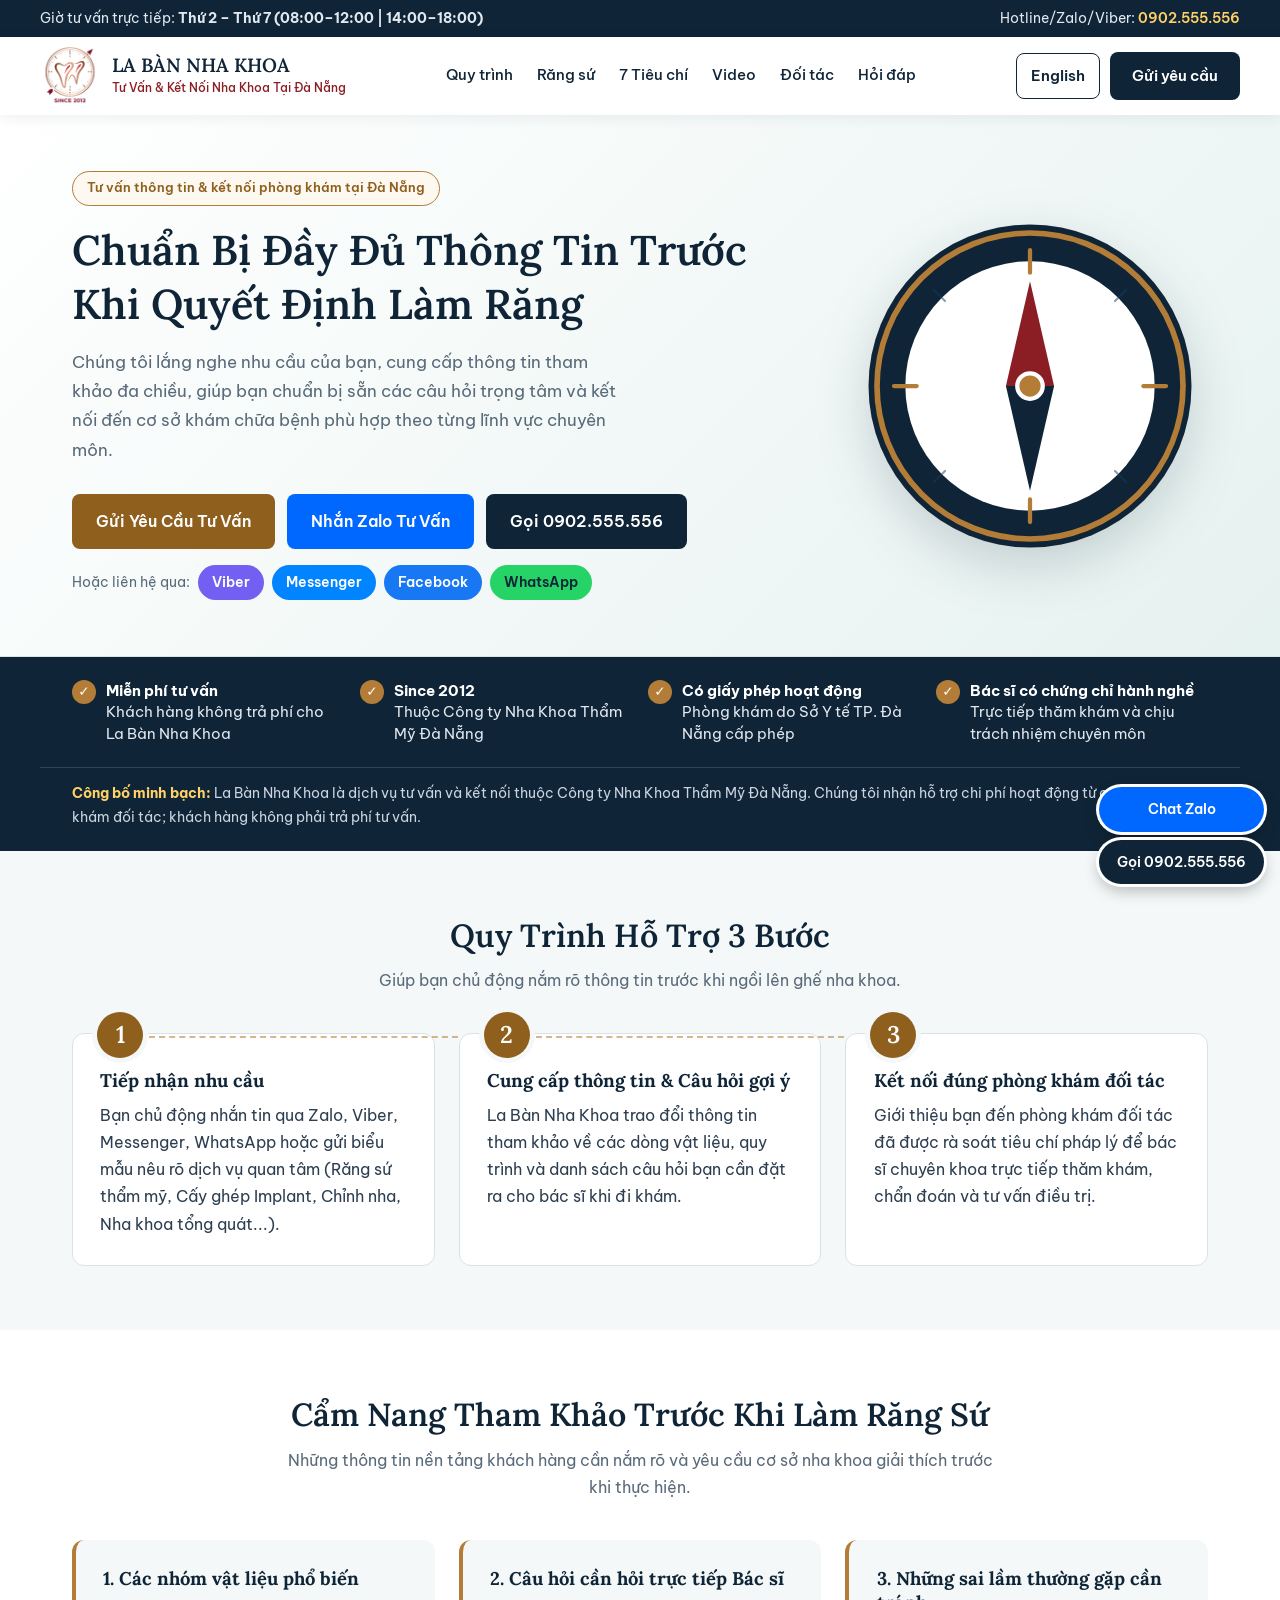
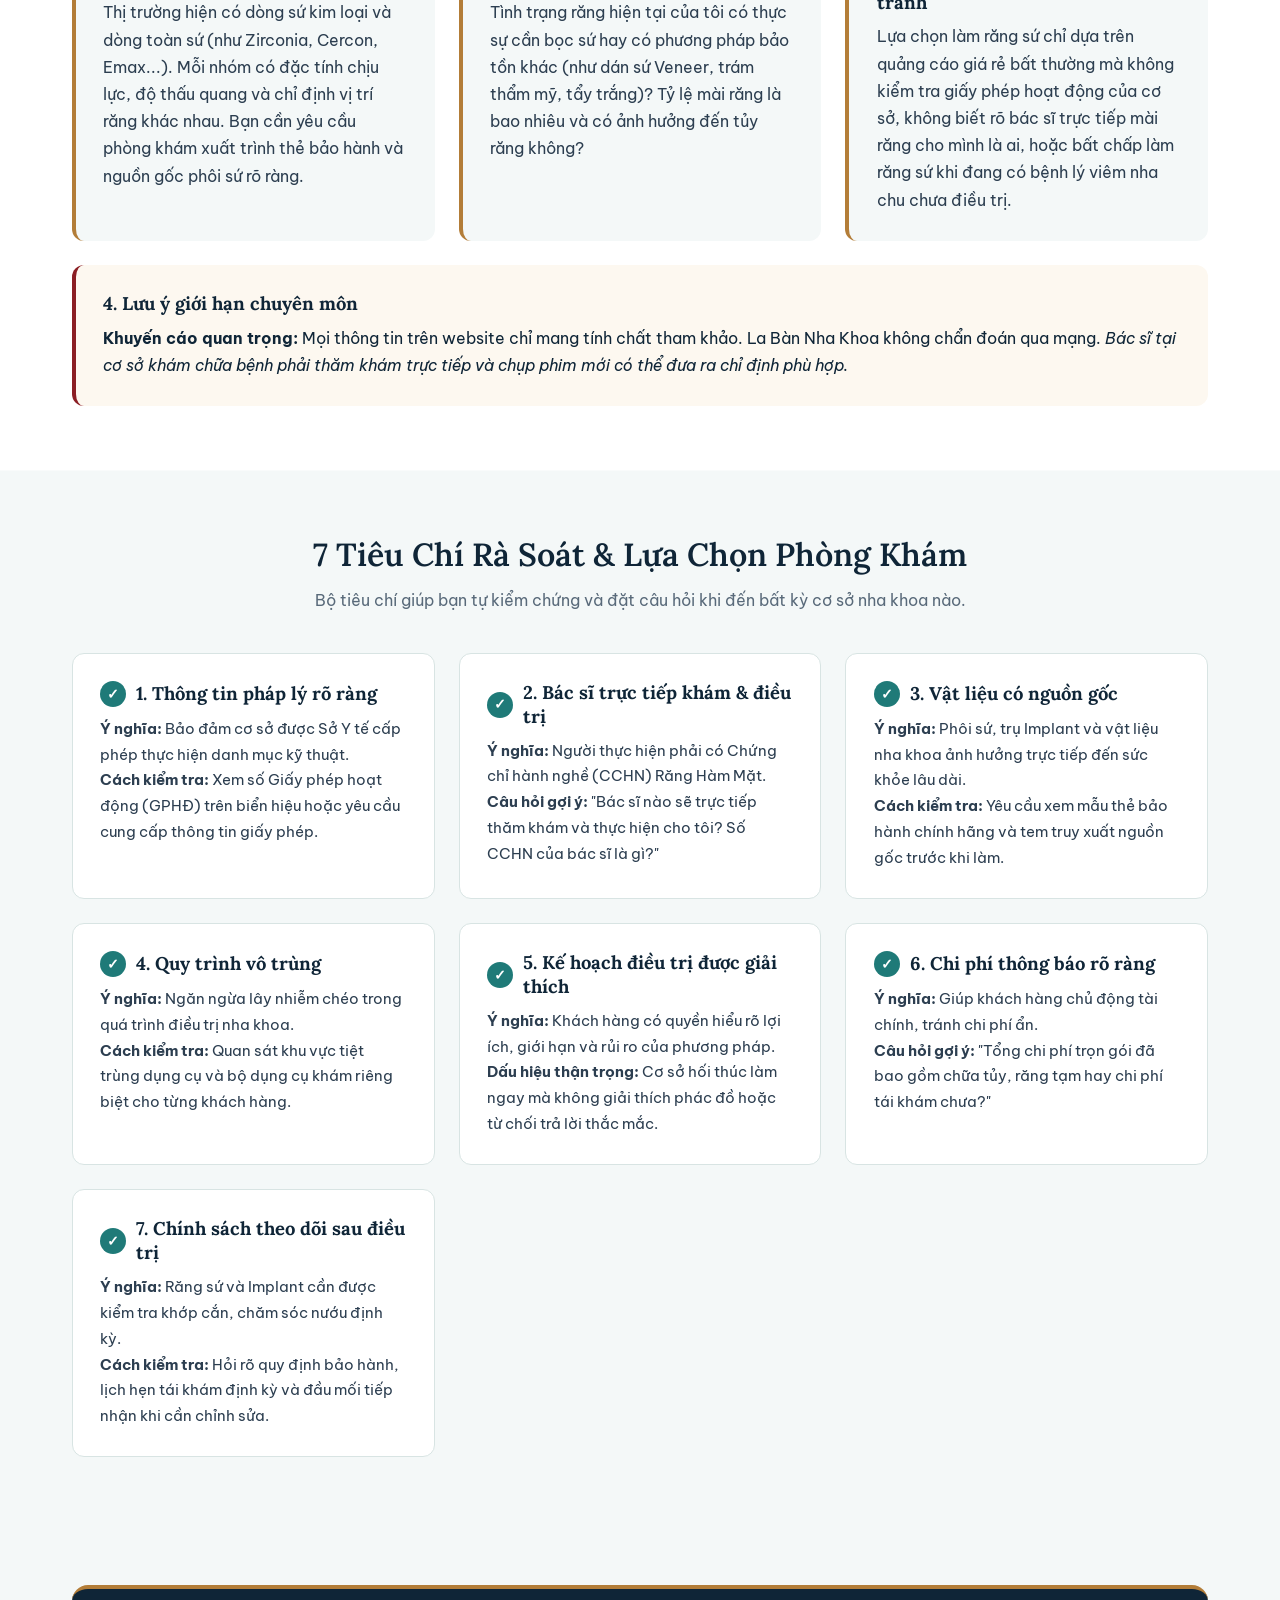
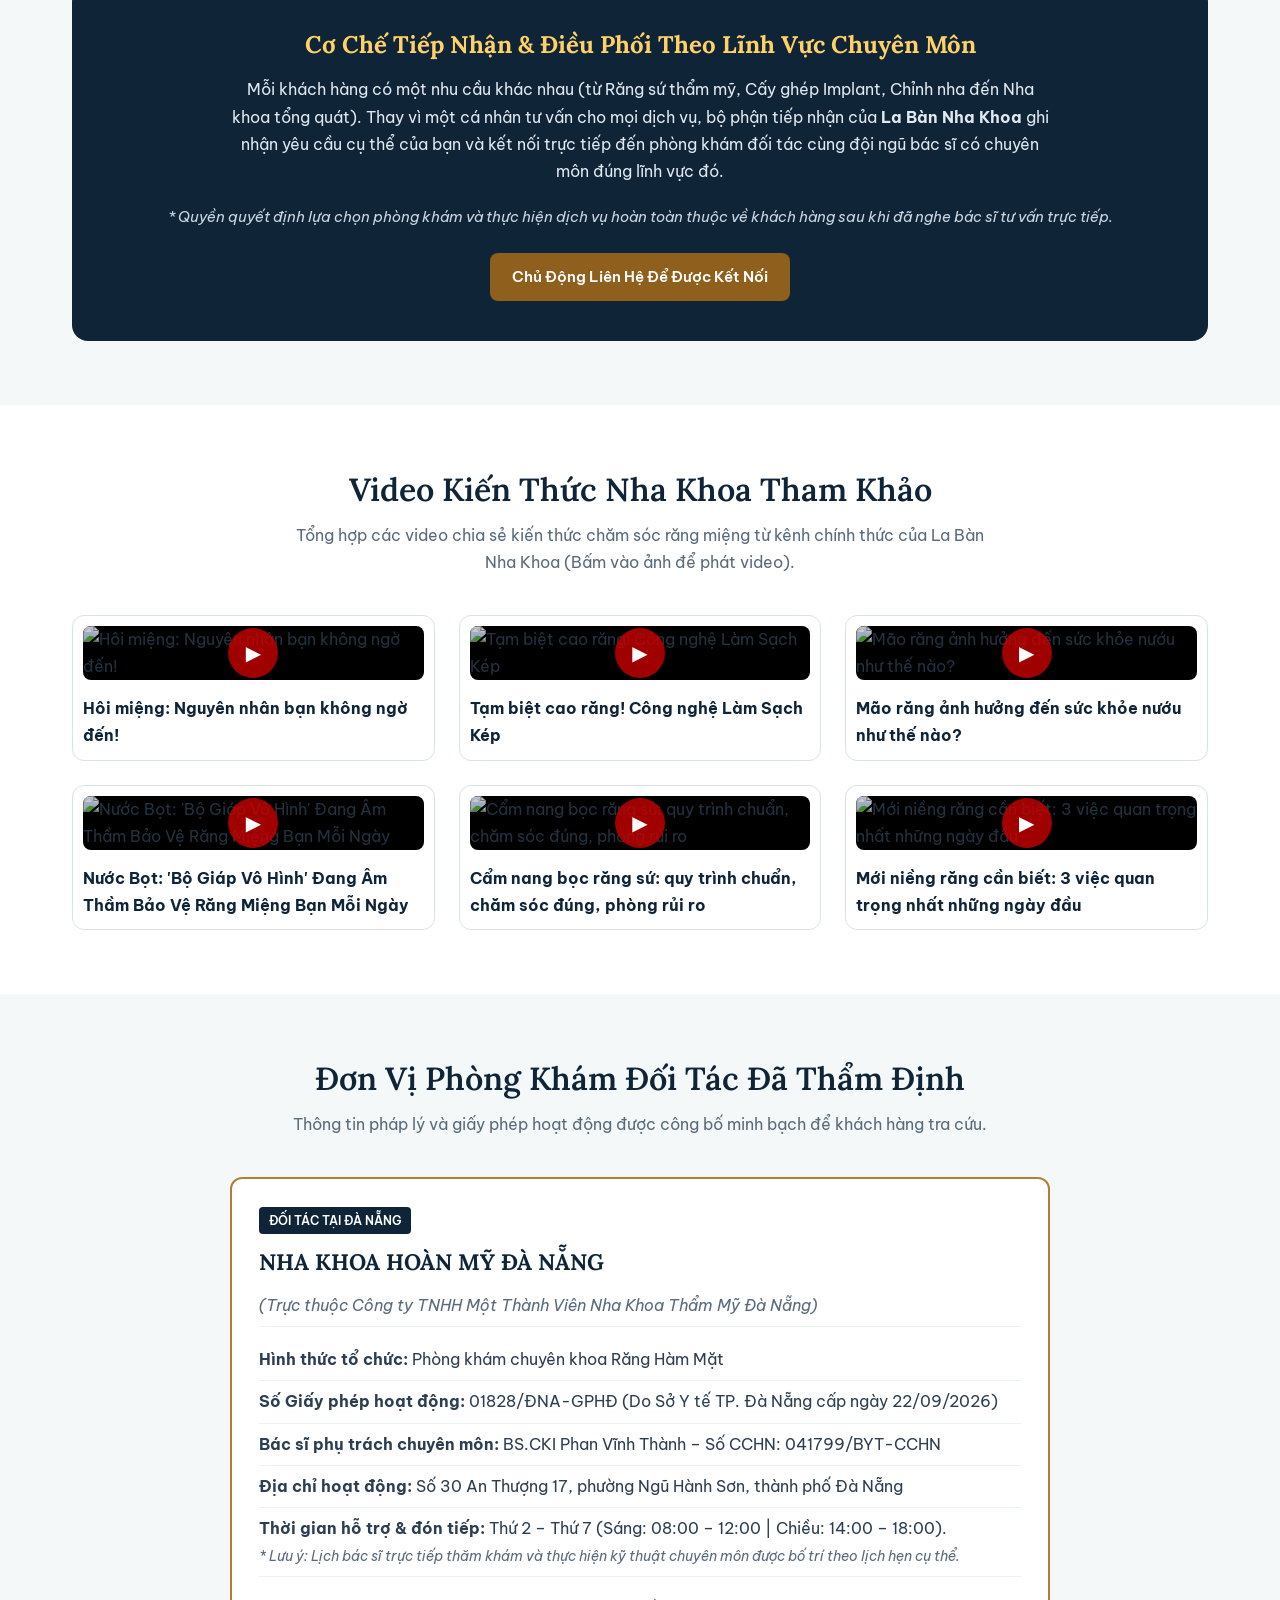
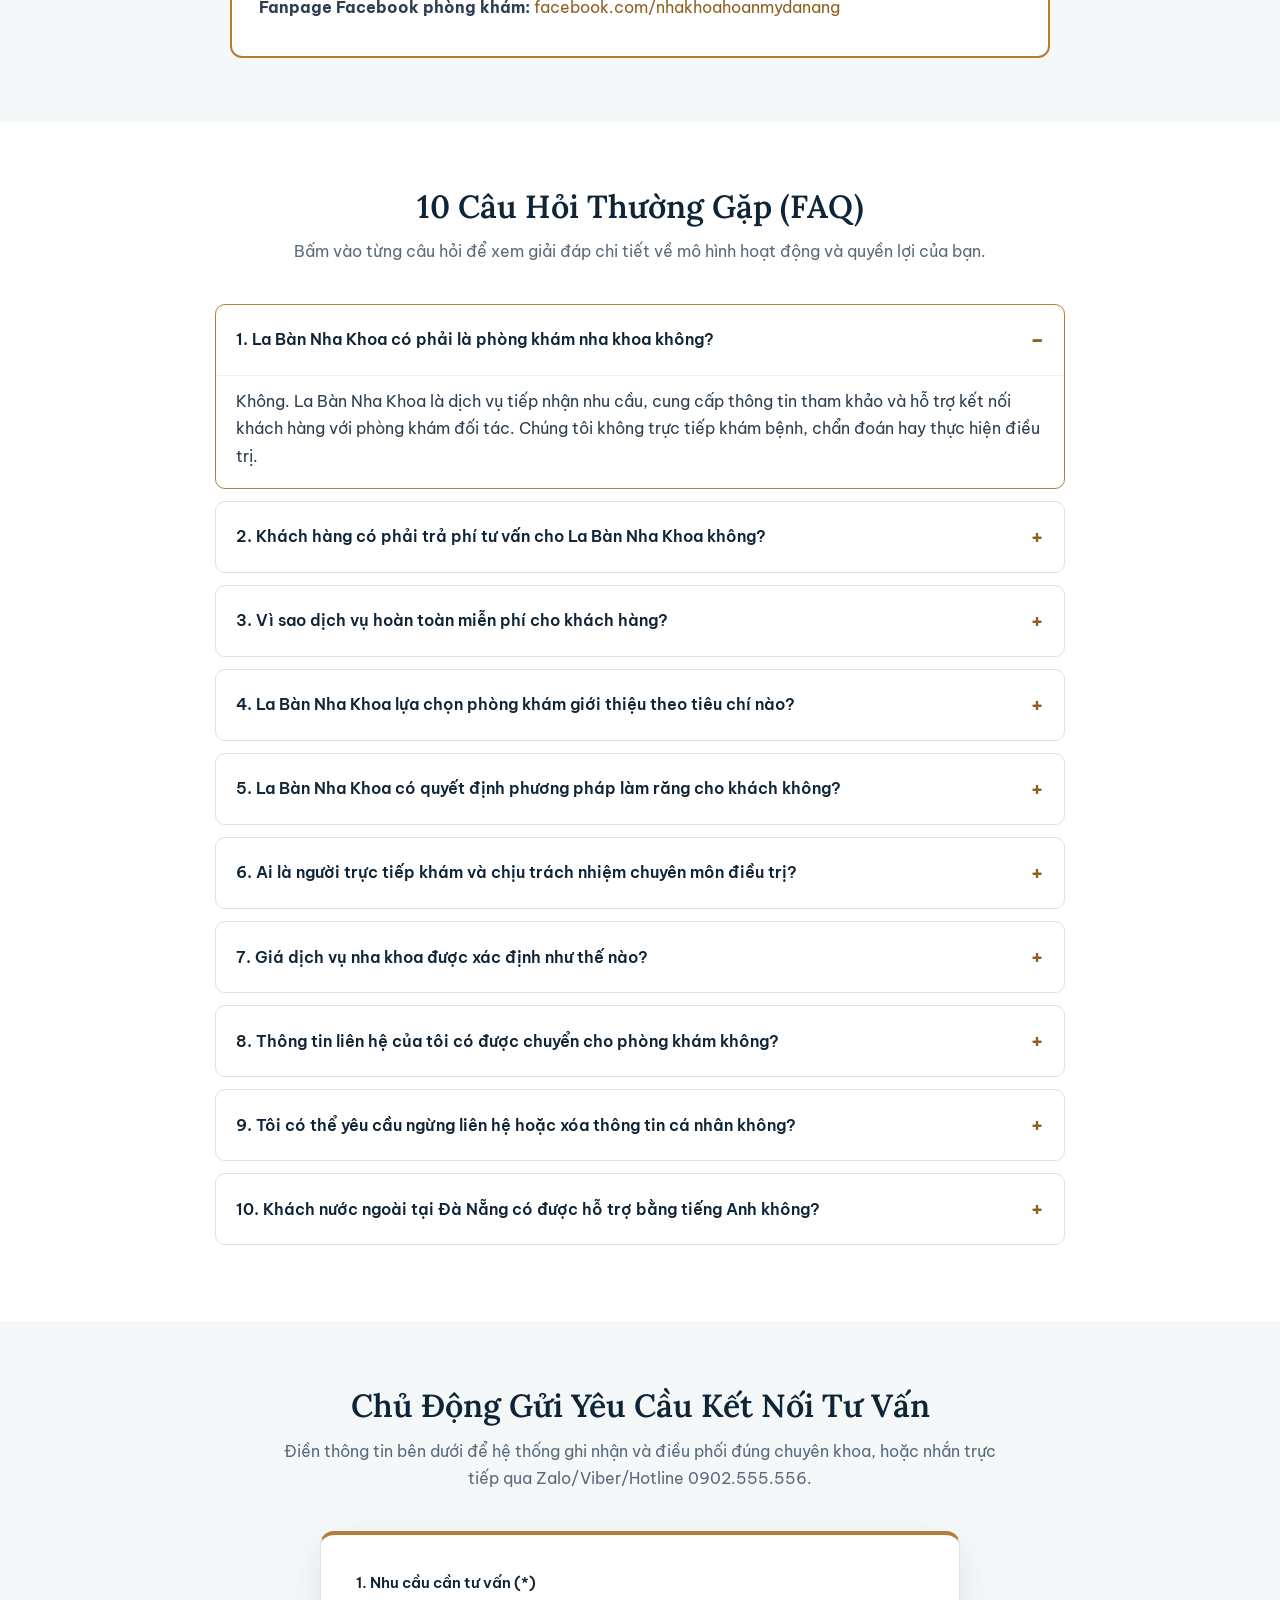
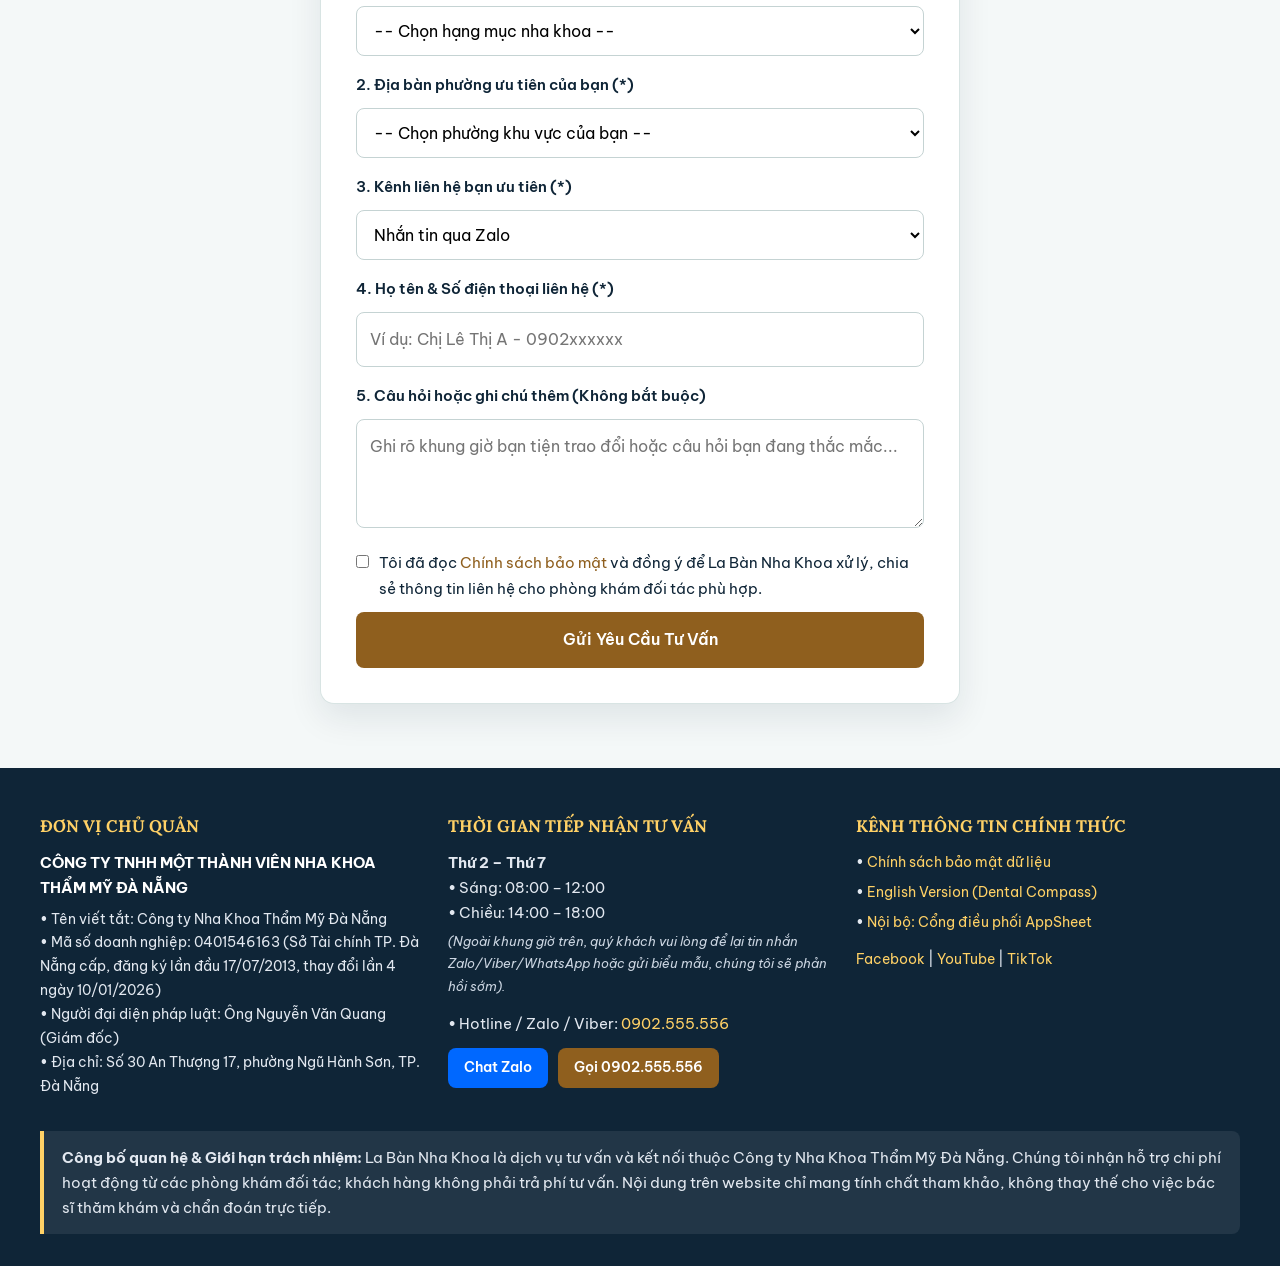
==== commit 338c5c0f: "Cập nhật lại" ====
--- a/index.html
+++ b/index.html
@@ -3,7 +3,7 @@
 <head>
     <meta charset="UTF-8">
     <meta name="viewport" content="width=device-width, initial-scale=1.0">
-    <title>La Bàn Nha Khoa – Dịch Vụ Tư Vấn & Kết Nối Nha Khoa Đà Nẵng</title>
+    <title>La Bàn Nha Khoa – Dịch Vụ Tư Vấn & Kết Nối Nha Khoa Tại Đà Nẵng</title>
     <meta name="description" content="La Bàn Nha Khoa cung cấp thông tin tham khảo, hỗ trợ chuẩn bị câu hỏi trước khi làm răng sứ, cấy ghép Implant và kết nối phòng khám đã thẩm định tại Đà Nẵng.">
     <link rel="preconnect" href="https://fonts.googleapis.com">
     <link rel="preconnect" href="https://fonts.gstatic.com" crossorigin>
@@ -16,18 +16,18 @@
     <div class="topbar">
         <div class="topbar-inner">
             <span>Giờ tư vấn trực tiếp: <strong>Thứ 2 – Thứ 7 (08:00–12:00 | 14:00–18:00)</strong></span>
-            <span>Hotline/Zalo: <a href="tel:0902555556">0902.555.556</a></span>
+            <span>Hotline/Zalo/Viber: <a href="tel:0902555556">0902.555.556</a></span>
         </div>
     </div>
 
-    <!-- 1. Header nền sáng hiển thị nguyên vẹn Logo có chữ SINCE 2012 (Không viền tròn) -->
+    <!-- 1. Header nền sáng hiển thị nguyên vẹn Logo có chữ SINCE 2012 -->
     <header>
         <div class="header-inner">
             <a href="index.html" class="logo">
                 <img src="assets/img/brand/logo-transparent.png" alt="Logo La Bàn Nha Khoa Since 2012">
                 <div class="logo-text">
                     <span class="logo-title">LA BÀN NHA KHOA</span>
-                    <span class="logo-subtitle">Tư Vấn & Kết Nối Nha Khoa Đà Nẵng</span>
+                    <span class="logo-subtitle">Tư Vấn & Kết Nối Nha Khoa Tại Đà Nẵng</span>
                 </div>
             </a>
 
@@ -53,6 +53,8 @@
                     <a href="#video">Video</a>
                     <a href="#doi-tac">Đối tác</a>
                     <a href="#faq">Hỏi đáp</a>
+                    <a href="#contact" class="menu-cta">Gửi yêu cầu tư vấn</a>
+                    <a href="en/index.html" class="menu-en">English</a>
                 </nav>
             </details>
         </div>
@@ -65,16 +67,21 @@
                 <span class="hero-badge">Tư vấn thông tin & kết nối phòng khám tại Đà Nẵng</span>
                 <h1>Chuẩn Bị Đầy Đủ Thông Tin Trước Khi Quyết Định Làm Răng</h1>
                 <p class="lead">Chúng tôi lắng nghe nhu cầu của bạn, cung cấp thông tin tham khảo đa chiều, giúp bạn chuẩn bị sẵn các câu hỏi trọng tâm và kết nối đến cơ sở khám chữa bệnh phù hợp theo từng lĩnh vực chuyên môn.</p>
+                
+                <!-- Hàng nút chính: Giữ đúng 3 nút chính (Không lặp nút Viber ở đây) -->
                 <div class="cta-group">
                     <a href="#contact" class="btn btn-main">Gửi Yêu Cầu Tư Vấn</a>
                     <a id="btn-zalo" href="https://zalo.me/0902555556" target="_blank" rel="noopener" class="btn btn-main" style="background-color: #0068FF;">Nhắn Zalo Tư Vấn</a>
-                </div>
+                    <a id="btn-call" href="tel:0902555556" class="btn btn-main btn-secondary">Gọi 0902.555.556</a>
+                </div>
+
+                <!-- Hàng nút phụ: Ghi ngắn gọn "Viber". Trên máy tính hiện thêm Messenger; trên điện thoại ẩn Messenger để giữ 3 cột cân đối -->
                 <div class="cta-more">
                     <span>Hoặc liên hệ qua:</span>
-                    <a id="btn-messenger" href="https://m.me/61595449269266" target="_blank" rel="noopener" class="btn" style="background-color: #0084FF;" title="Nhắn tin Messenger cho La Bàn Nha Khoa">Messenger</a>
-                    <a id="btn-fb-page" href="https://www.facebook.com/profile.php?id=61595449269266" target="_blank" rel="noopener" class="btn" style="background-color: #1877F2;">Facebook La Bàn Nha Khoa</a>
+                    <a id="btn-viber" href="viber://chat?number=%2B84902555556" class="btn" style="background-color: #7360F2;" title="Liên hệ qua Viber La Bàn Nha Khoa">Viber</a>
+                    <a id="btn-messenger" href="https://m.me/61595449269266" target="_blank" rel="noopener" class="btn hide-m" style="background-color: #0084FF;" title="Nhắn tin Messenger cho La Bàn Nha Khoa">Messenger</a>
+                    <a id="btn-fb-page" href="https://www.facebook.com/profile.php?id=61595449269266" target="_blank" rel="noopener" class="btn" style="background-color: #1877F2;">Facebook</a>
                     <a id="btn-wa" href="https://wa.me/84902555556" target="_blank" rel="noopener" class="btn" style="background-color: #25D366; color:#0F2537;">WhatsApp</a>
-                    <a id="btn-call" href="tel:0902555556" class="btn btn-secondary">Gọi 0902.555.556</a>
                 </div>
             </div>
             <div class="hero-art" aria-hidden="true">
@@ -113,7 +120,7 @@
             <div class="card">
                 <span class="step-badge">BƯỚC 1</span>
                 <h3>Tiếp nhận nhu cầu</h3>
-                <p>Bạn chủ động nhắn tin qua Zalo, Messenger, WhatsApp, Viber hoặc gửi biểu mẫu nêu rõ dịch vụ quan tâm (Răng sứ thẩm mỹ, Cấy ghép Implant, Chỉnh nha, Nha khoa tổng quát...).</p>
+                <p>Bạn chủ động nhắn tin qua Zalo, Viber, Messenger, WhatsApp hoặc gửi biểu mẫu nêu rõ dịch vụ quan tâm (Răng sứ thẩm mỹ, Cấy ghép Implant, Chỉnh nha, Nha khoa tổng quát...).</p>
             </div>
             <div class="card">
                 <span class="step-badge">BƯỚC 2</span>
@@ -341,7 +348,7 @@
     <!-- 9. Biểu mẫu yêu cầu tư vấn (Đã kết nối trực tiếp với assets/js/form.js) -->
     <section id="contact" class="container">
         <h2 class="section-title">Chủ Động Gửi Yêu Cầu Kết Nối Tư Vấn</h2>
-        <p class="section-subtitle">Điền thông tin bên dưới để hệ thống ghi nhận và điều phối đúng chuyên khoa, hoặc nhắn trực tiếp qua Zalo/Hotline 0902.555.556.</p>
+        <p class="section-subtitle">Điền thông tin bên dưới để hệ thống ghi nhận và điều phối đúng chuyên khoa, hoặc nhắn trực tiếp qua Zalo/Viber/Hotline 0902.555.556.</p>
         
         <form class="contact-form" id="consult-form">
             <!-- 1. Nhu cầu -->
@@ -396,10 +403,10 @@
             <select id="contact_method" name="contact_method" required onchange="toggleOtherContact(this.value)">
                 <option value="Zalo">Nhắn tin qua Zalo</option>
                 <option value="Điện thoại">Gọi điện thoại trực tiếp</option>
+                <option value="Viber">Liên hệ qua Viber</option>
                 <option value="WhatsApp">Nhắn qua WhatsApp</option>
-                <option value="Viber">Nhắn qua Viber</option>
+                <option value="Messenger">Nhắn qua Facebook Messenger</option>
                 <option value="Email">Nhận thông tin qua Email</option>
-                <option value="Messenger">Nhắn qua Facebook Messenger</option>
                 <option value="Khác">Kênh liên hệ khác (Tự điền bên dưới)</option>
             </select>
 
@@ -453,6 +460,11 @@
                     <p style="font-size: 0.92rem;"><strong>Thứ 2 – Thứ 7</strong><br>• Sáng: 08:00 – 12:00<br>• Chiều: 14:00 – 18:00</p>
                     <p style="font-size: 0.84rem; font-style: italic; margin-top: 6px; color: #CBD5E1;">(Ngoài khung giờ trên, quý khách vui lòng để lại tin nhắn Zalo/Viber/WhatsApp hoặc gửi biểu mẫu, chúng tôi sẽ phản hồi sớm).</p>
                     <p style="font-size: 0.92rem; margin-top: 12px;">• Hotline / Zalo / Viber: <a href="tel:0902555556">0902.555.556</a></p>
+                    <!-- Cụm nút bấm trực tiếp ở chân trang (Zalo + Điện thoại) -->
+                    <div class="footer-cta">
+                        <a href="https://zalo.me/0902555556" target="_blank" rel="noopener" class="btn" style="background-color: #0068FF; color: #fff;">Chat Zalo</a>
+                        <a href="tel:0902555556" class="btn" style="background-color: var(--gold-dark); color: #fff;">Gọi 0902.555.556</a>
+                    </div>
                 </div>
                 <div>
                     <h3>KÊNH THÔNG TIN CHÍNH THỨC</h3>
@@ -460,7 +472,7 @@
                     <p style="font-size: 0.9rem; margin-bottom: 6px;">• <a href="en/index.html">English Version (Dental Compass)</a></p>
                     <p style="font-size: 0.9rem; margin-bottom: 12px;">• <a id="footer-appsheet" href="https://www.appsheet.com/start/c3d687f0-b18c-4a4c-9081-0669ed984385" target="_blank" rel="noopener" title="Dành cho nhân sự được cấp quyền">Nội bộ: Cổng điều phối AppSheet</a></p>
                     <p style="font-size: 0.9rem;">
-                        <a href="https://www.facebook.com/profile.php?id=61595449269266" target="_blank" rel="noopener">Facebook La Bàn Nha Khoa</a> | 
+                        <a href="https://www.facebook.com/profile.php?id=61595449269266" target="_blank" rel="noopener">Facebook </a> | 
                         <a href="https://www.youtube.com/@labannhakhoa" target="_blank" rel="noopener">YouTube</a> | 
                         <a href="https://www.tiktok.com/@labannhakhoa" target="_blank" rel="noopener">TikTok</a>
                     </p>
@@ -473,7 +485,7 @@
         </div>
     </footer>
 
-    <!-- Nút liên hệ nổi góc phải -->
+    <!-- Nút liên hệ nổi dưới chân trang / góc phải (Hiển thị đầy đủ cả Zalo và Gọi điện thoại) -->
     <div class="sticky-cta">
         <a href="https://zalo.me/0902555556" target="_blank" rel="noopener" class="btn" style="background-color: #0068FF;">Chat Zalo</a>
         <a href="tel:0902555556" class="btn btn-secondary">Gọi 0902.555.556</a>
@@ -518,5 +530,15 @@
     <script type="module" src="assets/js/main.js"></script>
     <script type="module" src="assets/js/videos.js"></script>
     <script type="module" src="assets/js/form.js"></script>
+<script>
+(function () {
+  var m = document.querySelector('.menu-m');
+  if (!m) return;
+  function closeMenu() { m.removeAttribute('open'); }
+  m.querySelectorAll('nav a').forEach(function (a) { a.addEventListener('click', closeMenu); });
+  document.addEventListener('click', function (e) { if (m.open && !m.contains(e.target)) closeMenu(); });
+  document.addEventListener('keydown', function (e) { if (e.key === 'Escape') closeMenu(); });
+})();
+</script>
 </body>
 </html>
--- a/assets/css/main.css
+++ b/assets/css/main.css
@@ -1,4 +1,4 @@
-/* LA BÀN NHA KHOA - giao diện mới: giữ màu logo (navy, vàng đồng, đỏ rượu), thêm xanh bạc hà dịu */
+/* LA BÀN NHA KHOA - giao diện chuẩn: giữ màu logo (navy, vàng đồng, đỏ rượu), thêm xanh bạc hà dịu */
 :root{
   --navy:#0F2537; --navy-light:#1B3B56;
   --gold:#B37D38; --gold-dark:#8F5F1E; --gold-light:#FDF8F0;
@@ -53,12 +53,12 @@
 
 /* Hero */
 .hero-wrapper{background:linear-gradient(135deg,#fff 0%,var(--mint) 100%);border-bottom:1px solid var(--line)}
-.hero-grid{display:grid;grid-template-columns:1.2fr .8fr;gap:3rem;align-items:center;padding-top:3.5rem;padding-bottom:3.5rem}
+.hero-grid{display:grid;grid-template-columns:1.35fr .65fr;gap:2.5rem;align-items:center;padding-top:3.5rem;padding-bottom:3.5rem}
 .hero-badge{display:inline-block;background:var(--gold-light);color:var(--gold-dark);border:1px solid var(--gold);padding:5px 14px;border-radius:20px;font-size:.84rem;font-weight:600;margin-bottom:1.1rem}
 .hero-copy h1{font-size:2.6rem;font-weight:600;margin-bottom:1rem}
 .hero-copy p.lead{font-size:1.08rem;color:var(--text-muted);max-width:34rem}
 .cta-group{margin-top:1.8rem;display:flex;gap:12px;flex-wrap:wrap;align-items:center}
-.cta-group .btn-main{padding:14px 28px;font-size:1.02rem}
+.cta-group .btn-main{padding:14px 24px;font-size:1rem}
 .cta-more{margin-top:1rem;display:flex;gap:8px;flex-wrap:wrap;align-items:center;font-size:.9rem;color:var(--text-muted)}
 .cta-more .btn{padding:6px 14px;font-size:.85rem;border-radius:20px}
 .hero-art svg{width:100%;max-width:340px;height:auto;display:block;margin:auto;filter:drop-shadow(0 18px 26px rgba(15,37,55,.18))}
@@ -140,33 +140,66 @@
 footer h3{color:#FFD166;font-size:1.05rem;margin-bottom:12px}
 footer a{color:#FFD166}
 footer .container{padding:0}
-
-/* Nút liên hệ nổi */
+.footer-cta{margin-top:12px;display:flex;gap:10px;flex-wrap:wrap}
+.footer-cta .btn{padding:8px 16px;font-size:.88rem;border-radius:8px}
+
+/* Nút liên hệ nổi (Hiển thị cả Chat Zalo và Gọi điện thoại) */
 .sticky-cta{position:fixed;bottom:16px;right:16px;display:flex;flex-direction:column;gap:8px;z-index:999}
 .sticky-cta a{box-shadow:0 4px 14px rgba(0,0,0,.25);border-radius:30px;padding:10px 18px;font-size:.9rem}
 
-/* Điện thoại / máy tính bảng */
+/* Máy tính: giữ cả bong bóng Zalo và Gọi điện thoại, có viền trắng để nổi bật trên nền navy */
+@media(min-width:901px){
+  .sticky-cta a{box-shadow:0 0 0 3px #fff,0 6px 16px rgba(0,0,0,.28)}
+}
+
+/* Điện thoại / máy tính bảng: Hiện nút English nguyên chữ cạnh nút Menu trên cùng 1 hàng ngang */
 @media(max-width:900px){
   .main-nav{display:none}
-  .menu-m{display:block}
-  header{padding:.5rem 1rem}
-  .header-inner{gap:8px 12px}
-  .logo img{height:48px}
+  .topbar-inner span:last-child{display:none}
+  .topbar-inner{justify-content:center;text-align:center}
   .topbar{padding:6px 1rem}
-  .topbar-inner{justify-content:center;text-align:center}
+  header{padding:.4rem .65rem}
+  .header-inner{flex-wrap:nowrap;gap:6px;position:relative;justify-content:flex-start}
+  .logo{gap:7px;min-width:0;margin-right:auto}
+  .logo img{height:36px}
+  .logo-title{font-size:.92rem;white-space:nowrap;letter-spacing:-.2px}
+  .logo-subtitle{display:none}
+  .actions{display:flex;flex:none;margin-left:auto}
+  .actions .btn-secondary{display:none}
+  .actions .btn-outline{padding:7px 11px;font-size:.85rem;border-radius:8px;white-space:nowrap}
+  .menu-m{display:block;width:auto;flex:none}
+  .menu-m summary{padding:7px 12px;font-size:.85rem;border-radius:8px;white-space:nowrap}
+  .menu-m[open] summary{background:var(--navy);color:#fff;border-color:var(--navy)}
+  .menu-m nav{position:absolute;left:0;right:0;top:calc(100% + 6px);display:grid;grid-template-columns:1fr 1fr;gap:8px;padding:14px;background:#fff;border:1px solid var(--line);border-radius:12px;box-shadow:0 14px 30px rgba(15,37,55,.18)}
+  .menu-m nav a{text-align:center;padding:11px 8px;border-radius:10px}
+  .menu-m nav a.menu-cta{grid-column:1/-1;background:var(--gold-dark);color:#fff;font-weight:600}
+  .menu-m nav a.menu-en{display:none}
+
   .container{padding:2.5rem 1rem}
-  .hero-grid{grid-template-columns:1fr;padding-top:2rem;padding-bottom:2rem}
+  .hero-grid{grid-template-columns:1fr;padding-top:1.8rem;padding-bottom:2rem;text-align:center}
   .hero-art{display:none}
-  .hero-copy h1{font-size:1.85rem}
+  .hero-badge{font-size:.8rem;line-height:1.4;border-radius:14px}
+  .hero-copy h1{font-size:1.7rem}
+  .hero-copy p.lead{margin:0 auto;font-size:1rem}
+  .cta-group{flex-direction:column;align-items:stretch;margin-top:1.4rem}
+  .cta-group .btn-main{width:100%;padding:15px}
+  .cta-group #btn-zalo,.cta-group #btn-call{display:none}
+  .cta-more{display:grid;grid-template-columns:repeat(3,1fr);gap:8px;margin-top:1.1rem}
+  .cta-more>span{grid-column:1/-1;text-align:center}
+  .cta-more .btn{padding:10px 6px;font-size:.85rem;border-radius:10px}
+  .hide-m{display:none!important}
+
   .section-title{font-size:1.55rem}
-  .trust-inner{grid-template-columns:1fr 1fr;padding:1.2rem 1rem}
-  .trust .disclaimer{padding:.8rem 1rem 1.1rem}
+  .trust-inner{grid-template-columns:1fr 1fr;gap:.9rem .8rem;padding:1.1rem 1rem}
+  .trust-item{font-size:0;align-items:center;gap:8px}
+  .trust-item strong{font-size:.86rem;line-height:1.35}
+  .trust .disclaimer{padding:.8rem 1rem 1.1rem;font-size:.85rem}
   .grid-2,.grid-3,#tieu-chi .grid-3{grid-template-columns:1fr}
   #quy-trinh .grid-3{gap:2.2rem}
   .contact-form{padding:1.4rem}
-  body{padding-bottom:68px}
-  .sticky-cta{left:0;right:0;bottom:0;flex-direction:row;gap:8px;padding:8px 10px;background:#fff;box-shadow:0 -4px 16px rgba(15,37,55,.14)}
-  .sticky-cta a{flex:1;border-radius:8px;box-shadow:none;padding:12px 8px}
+
+  body{padding-bottom:calc(68px + env(safe-area-inset-bottom,0px))}
+  .sticky-cta{left:0;right:0;bottom:0;flex-direction:row;gap:8px;padding:8px 10px calc(8px + env(safe-area-inset-bottom,0px));background:#fff;box-shadow:0 -4px 16px rgba(15,37,55,.14)}
+  .sticky-cta a{flex:1;border-radius:10px;box-shadow:none;padding:13px 8px}
 }
-@media(max-width:520px){.trust-inner{grid-template-columns:1fr}}
 @media(prefers-reduced-motion:reduce){html{scroll-behavior:auto}*{transition:none!important}}
